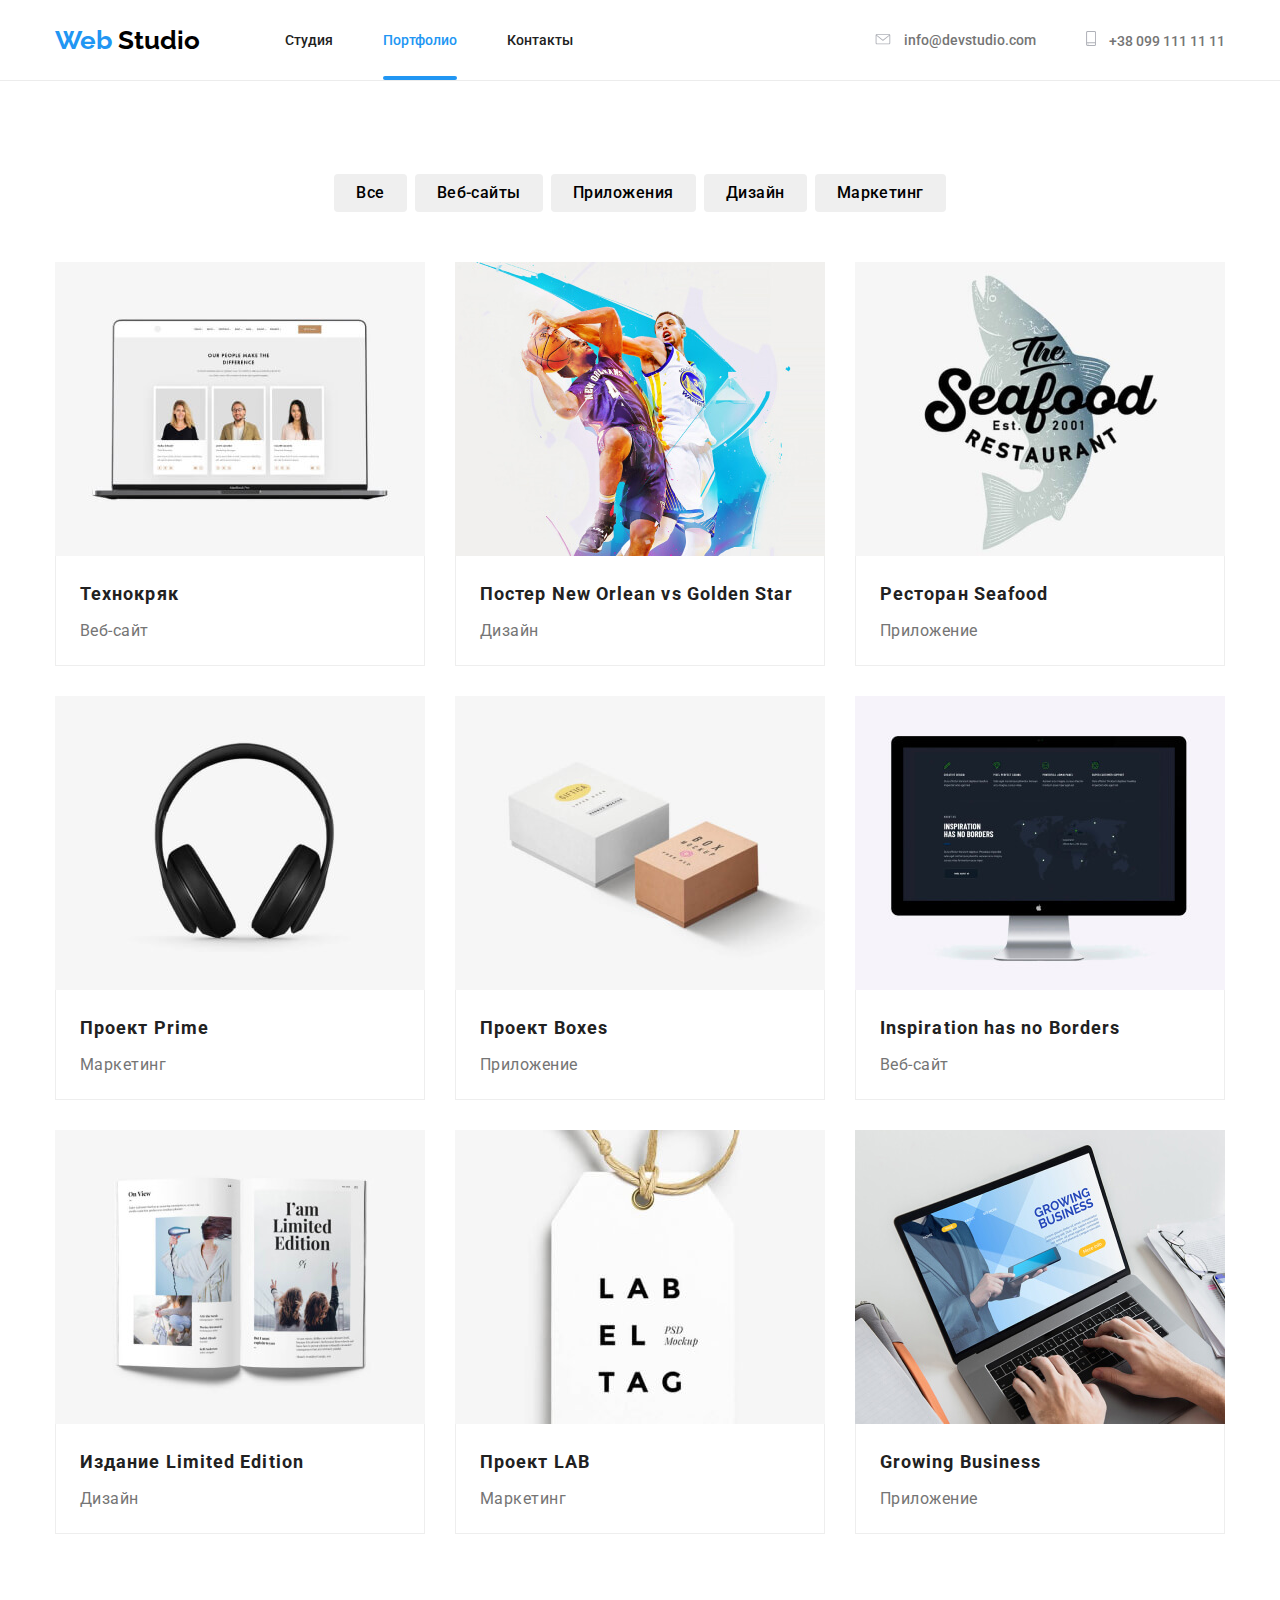
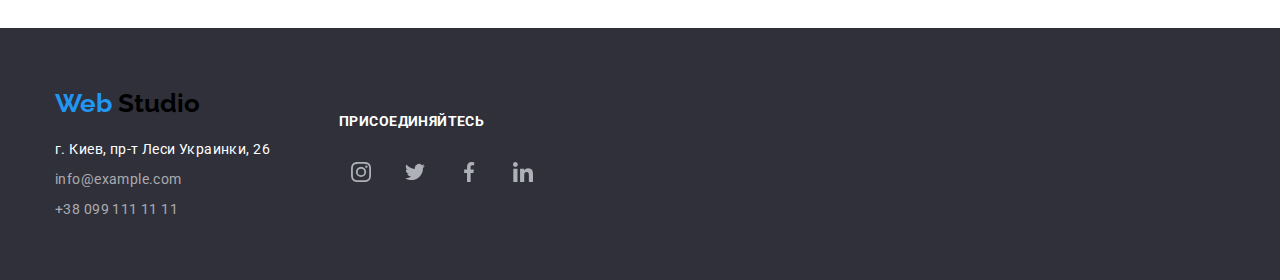
==== portfolio.html @ 71fc027b "Initial commitment (all files)" ====
<!DOCTYPE html>
<html lang="ru">
  <head>
    <meta charset="UTF-8" />
    <meta name="viewport" content="width=device-width, initial-scale=1.0" />
    <title>Портфолио</title>
    <link href="https://fonts.googleapis.com/css2?family=Raleway:wght@700&family=Roboto:wght@400;500;700;900&display=swap" rel="stylesheet"> 
    <link rel="stylesheet" href="css/normalize.css">
    <link rel="stylesheet" href="css/styles.css">
  </head>
  <body>
      
  <header class="header-box">
      <!--WebStudio main information-->
      <div class="header-box-container container">
        <nav class="header-box-navigation">
          <a class="web-studio-logo web-studio-header-logo link" href="./index.html">
            <span class="web-logo-part">Web</span> 
            <span class="studio-logo-part">Studio</span>
          </a>
          <ul class="web-studio-menu list">
            <li class="web-studio-item">
              <a class="web-studio-item-link link"  href="./index.html">Студия</a>
            </li>
            <li class="web-studio-item">
              <a class="web-studio-item-link web-studio-item-link-active link" href="./portfolio.html">Портфолио</a>
            </li>
            <li class="web-studio-item">
              <a class="web-studio-item-link link" href="">Контакты</a>
            </li>
          </ul>
        </nav>
        <address class="contacts">
          <ul class="contacts-menu list">
            <li class="contacts-menu-item">
              <a class="contacts-menu-item-link contacts-menu-item-mailto contacts-menu-item-link-active link"  href="mailto:info@devstudio.com">
              <svg class="icon-envelope-svg">
                <use href="./images/sprite.svg#icon-envelope">
                </use>
              </svg>
                <span class="mailto-text">info@devstudio.com
              </span>
              </a>
            </li>
            <li class="contacts-menu-item">
              <a class="contacts-menu-item-link contacts-menu-item-tel link"   href="tel:+380991111111">
                <svg class="icon-smartphone-svg">
                  <use href="./images/sprite.svg#icon-smartphone">
                  </use>
                </svg>
                <span class="tel-number">+38 099 111 11 11
                </span>
              </a>
            </li>
          </ul>
      </address>
      </div>
    </header>
    
    <main>
      <!--Section of project types-->

        <section class="project-types-section">
          <div class="project-types-section-container container">
          <h1 class="project-types-title" hidden>
            Типы наших проектов
          </h1>
          <ul class="project-types-list list">
            <li class="project-types-item">
                <button class="project-types-button" type="button" value="" aria-label="Все">Все
                </button>
            </li>
            <li class="project-types-item">
                <button class="project-types-button" type="button" value="" aria-label="Веб-сайты">Веб-сайты
                </button>
            </li>
            <li class="project-types-item">
                <button class="project-types-button" type="button" value="" aria-label="Приложения">Приложения
                </button>
            </li>
            <li class="project-types-item">
                <button class="project-types-button" type="button" value="" aria-label="Дизайн">Дизайн
                </button>
            </li>
            <li class="project-types-item">
                <button class="project-types-button" type="button" value="" aria-label="Маркетинг">Маркетинг
                </button>
            </li>
          </ul>
        </div>
        </section>

      <!--Our projects--> 

        <section class="our-projects-section">
          <div class="our-projects-section-container container">
            <h2 class="our-projects-title" hidden>
             Наши проекты
            </h2>
            <ul class="our-projects-list list">
              <li class="our-projects-item">
                <a class="our-projects-item-link link" href="">
                    <div class="our-projects-photo-wrapper">  
                      <img class="our-projects-item-photo"
                        src="./images/Our_projects_pics/Our_project_01.jpg"
                        alt="Картинка вебсайта"
                        width="370"
                        height="294"
                      />
                      <div class="our-projects-overlay">
                        <p class="our-projects-item-description">
                          Технокряк это современная площадка распространения коронавируса. Компании используют эту платформу для цифрового шпионажа и атак на защищённые сервера конкурентов.</p>
                      </div>
                    </div>
                    <div class="our-projects-information">
                      <h3 class="our-projects-item-title">Технокряк</h3>
                      <p class="our-projects-item-type">Веб-сайт</p>
                    </div>
                  </a>
                </li>
              <li class="our-projects-item">
                <a class="our-projects-item-link link" href="">
                  <div class="our-projects-photo-wrapper">  
                    <img class="our-projects-item-photo"
                      src="./images/Our_projects_pics/Our_project_02.jpg"
                      alt="Картинка дизайн проекта"
                      width="370"
                      height="294"
                    />
                    <div class="our-projects-overlay">
                      <p class="our-projects-item-description">
                        Технокряк это современная площадка распространения коронавируса. Компании используют эту платформу для цифрового шпионажа и атак на защищённые сервера конкурентов.</p>
                    </div>
                  </div>
                    <div class="our-projects-information">
                      <h3 class="our-projects-item-title">Постер <span lang="en">New Orlean vs Golden Star</span></h3>
                      <p class="our-projects-item-type">Дизайн</p>
                    </div>
                </a>
              </li>
              <li class="our-projects-item">
                <a class="our-projects-item-link link" href="">
                  <div class="our-projects-photo-wrapper">  
                    <img class="our-projects-item-photo"
                      src="./images/Our_projects_pics/Our_project_03.jpg"
                      alt="Картинка приложения ресторана"
                      width="370"
                      height="294"
                    />
                    <div class="our-projects-overlay">
                      <p class="our-projects-item-description">
                        Технокряк это современная площадка распространения коронавируса. Компании используют эту платформу для цифрового шпионажа и атак на защищённые сервера конкурентов.</p>
                    </div>
                  </div>
                    <div class="our-projects-information">
                      <h3 class="our-projects-item-title">Ресторан <span lang="en">Seafood</span></h3>
                      <p class="our-projects-item-type">Приложение</p>
                    </div>
                </a>
              </li>
              <li class="our-projects-item">
                <a class="our-projects-item-link link" href="">
                  <div class="our-projects-photo-wrapper">  
                    <img class="our-projects-item-photo"
                      src="./images/Our_projects_pics/Our_project_04.jpg"
                      alt="Картинка о маркетинге"
                      width="370"
                      height="294"
                    />
                    <div class="our-projects-overlay">
                      <p class="our-projects-item-description">
                        Технокряк это современная площадка распространения коронавируса. Компании используют эту платформу для цифрового шпионажа и атак на защищённые сервера конкурентов.</p>
                    </div>
                  </div>
                    <div class="our-projects-information">
                      <h3 class="our-projects-item-title">Проект <span lang="en">Prime</span></h3>
                      <p class="our-projects-item-type">Маркетинг</p>
                    </div>
                </a>
              </li>
              <li class="our-projects-item">
                <a class="our-projects-item-link link" href="">
                  <div class="our-projects-photo-wrapper">  
                    <img class="our-projects-item-photo"
                      src="./images/Our_projects_pics/Our_project_05.jpg"
                      alt="Картинка приложения проекта"
                      width="370"
                      height="294"
                    />
                    <div class="our-projects-overlay">
                      <p class="our-projects-item-description">
                        Технокряк это современная площадка распространения коронавируса. Компании используют эту платформу для цифрового шпионажа и атак на защищённые сервера конкурентов.</p>
                    </div>
                  </div>
                    <div class="our-projects-information">
                      <h3 class="our-projects-item-title">Проект <span lang="en">Boxes</span></h3>
                      <p class="our-projects-item-type">Приложение</p>
                    </div>
                  </a>
              </li>
              <li class="our-projects-item">
                <a class="our-projects-item-link link" href="">
                  <div class="our-projects-photo-wrapper">  
                    <img class="our-projects-item-photo"
                      src="./images/Our_projects_pics/Our_project_06.jpg"
                      alt="Картинка вебсайта"
                      width="370"
                      height="294"
                    />
                    <div class="our-projects-overlay">
                      <p class="our-projects-item-description">
                        Технокряк это современная площадка распространения коронавируса. Компании используют эту платформу для цифрового шпионажа и атак на защищённые сервера конкурентов.</p>
                    </div>
                  </div>
                    <div class="our-projects-information">
                      <h3 class="our-projects-item-title"><span lang="en">Inspiration has no Borders</span></h3>
                      <p class="our-projects-item-type">Веб-сайт</p>
                    </div>
                </a>
              </li>
              <li class="our-projects-item">
                <a class="our-projects-item-link link" href="">
                  <div class="our-projects-photo-wrapper">  
                    <img class="our-projects-item-photo"
                      src="./images/Our_projects_pics/Our_project_07.jpg"
                      alt="Картинка дизайн проекта"
                      width="370"
                      height="294"
                    />
                    <div class="our-projects-overlay">
                      <p class="our-projects-item-description">
                        Технокряк это современная площадка распространения коронавируса. Компании используют эту платформу для цифрового шпионажа и атак на защищённые сервера конкурентов.</p>
                    </div>
                  </div>
                    <div class="our-projects-information">
                      <h3 class="our-projects-item-title">Издание <span lang="en">Limited Edition</span></h3>
                      <p class="our-projects-item-type">Дизайн</p>
                    </div>
                </a>
              </li>
              <li class="our-projects-item">
                <a class="our-projects-item-link link" href="">
                  <div class="our-projects-photo-wrapper">  
                    <img class="our-projects-item-photo"
                      src="./images/Our_projects_pics/Our_project_08.jpg"
                      alt="Картинка маркетинг проекта"
                      width="370"
                      height="294"
                    />
                    <div class="our-projects-overlay">
                      <p class="our-projects-item-description">
                        Технокряк это современная площадка распространения коронавируса. Компании используют эту платформу для цифрового шпионажа и атак на защищённые сервера конкурентов.</p>
                    </div>
                  </div>
                    <div class="our-projects-information">
                      <h3 class="our-projects-item-title">Проект <span lang="en">LAB</span></h3>
                      <p class="our-projects-item-type">Маркетинг</p>
                    </div>
                </a>
              </li>
              <li class="our-projects-item">
                <a class="our-projects-item-link link" href="">
                  <div class="our-projects-photo-wrapper">  
                    <img class="our-projects-item-photo"
                      src="./images/Our_projects_pics/Our_project_09.jpg"
                      alt="Картинка приложения"
                      width="370"
                      height="294"
                    />
                    <div class="our-projects-overlay">
                      <p class="our-projects-item-description">
                        Технокряк это современная площадка распространения коронавируса. Компании используют эту платформу для цифрового шпионажа и атак на защищённые сервера конкурентов.</p>
                    </div>
                  </div>
                    <div class="our-projects-information">
                      <h3 class="our-projects-item-title"><span lang="en">Growing Business</span></h3>
                      <p class="our-projects-item-type">Приложение</p>
                    </div>
                </a>
              </li>
            </ul>
          </div>
      </section>
    </main>

    <footer class="footer-box">
      
      <!--Footer contacts section-->
      <div class="footer-box-container container">
        <div class="footer-box-contacts">
            <a class="web-studio-logo web-studio-footer-logo link" href="./index.html">
              <span class="web-logo-part">Web</span> 
              <span class="studio-logo-part">Studio</span>
            </a>
          <address class="footer-contacts">
            <ul class="footer-contacts-list list">
              <li class="footer-contacts-item">
                  <a class="footer-contacts-item-link footer-contacts-item-address link" href="https://goo.gl/maps/wAixXiMxQ6tdeZB17" target="_blank"
                  >г. Киев, пр-т Леси Украинки, 26</a>
              </li>
              <li class="footer-contacts-item">
                  <a class="footer-contacts-item-link footer-contacts-item-requisites link" href="mailto:info@example.com">info@example.com</a>
              </li>
              <li class="footer-contacts-item">
                  <a class="footer-contacts-item-link footer-contacts-item-requisites link" href="tel:+380991111111">+38 099 111 11 11</a>
              </li>
            </ul>
          </address>
        </div>

        <div class="join-us-box">
            <b class="join-us-text">присоединяйтесь</b>
          <ul class="social-network-links-list footer-social-network-links-list list">
            <li class="social-network-link instagram-network-logo-link footer-social-network-link">
              <a class="social-network-link-logo footer-social-network-link-logo link" aria-label="Иконка инстаграма" href="">
                <svg class="social-network-link-svg">
                  <use href="./images/sprite.svg#icon-instagram-1">
                  </use>
                </svg>
              </a>
            </li>
            <li class="social-network-link twitter-network-logo-link footer-social-network-link">
              <a class="social-network-link-logo footer-social-network-link-logo link" aria-label="Иконка твиттера" href="">
                <svg class="social-network-link-svg">
                  <use href="./images/sprite.svg#icon-twitter-2">
                  </use>
                </svg>
              </a>
            </li>
            <li class="social-network-link facebook-network-logo-link footer-social-network-link">
              <a class="social-network-link-logo footer-social-network-link-logo link" aria-label="Иконка фейсбука" href="">
                <svg class="social-network-link-svg">
                  <use href="./images/sprite.svg#icon-facebook-3">
                  </use>
                </svg>
              </a>
            </li>
            <li class="social-network-link linkedin-network-logo-link footer-social-network-link">
              <a class="social-network-link-logo footer-social-network-link-logo link" aria-label="Иконка линкедина" href="">
                <svg class="social-network-link-svg">
                  <use href="./images/sprite.svg#icon-linkedin-4">
                  </use>
                </svg>
              </a>
            </li>
          </ul>
        </div>
      </div> 
    </footer>

  </body>

</html>
---- css/styles.css ----
/*Common styles*/

/* Fonts
   Raleway bold 700
   Roboto Regular 400
   Roboto Medium 500
   Roboto Bold 700
   Roboto Black 900*/

   html {
    box-sizing: border-box;
}

*,
*::before,
*::after {
    box-sizing: inherit;
}

   :root {
    --main-font: "Roboto", sans-serif;
    --secondary-font: "Raleway", sans-serif;
    --dark-grey-text-color: #212121;
    --light-grey-text-color:#757575;
    --accent-blue-color:#2196F3;
    --dark-theme-text-color: #FFFFFF;
    --logo-black-color:#000000;
    --main-background-color:#E5E5E5;
    --lightest-background-color: #FFFFFF;
    --darker-background-color: #F5F4FA;
    --background-footer-color: #2F303A;
    --social-links-svg-main-color: #afb1b8;

}

body {
    /*width: 1600px;
    height: 2924px;*/
    background-color: var(--main-background-color) /*#E5E5E5*/;
    font-family: var(--main-font) /*'Roboto', Sans-serif*/;
    color: var(--dark-grey-text-color) /*#212121*/;
    font-size: 14px;
}

.link {
    text-decoration: none;
    display: block;
}

.list {
    list-style: none;
    margin: 0;
    padding: 0;
}

.container {
    width: 1200px;
    padding-left: 15px;
    padding-right: 15px;
    margin-left: auto;
    margin-right: auto;
}

h1, h2, h3, h4 {margin: 0;}

p, b {margin: 0;}

img, p, b {
    display: block;
}

/*.header-box*/

.header-box {
    background-color: var(--lightest-background-color);
    border: 0px;
    border-bottom: 1px solid #ECECEC;
}

.header-box-container {
    display: flex;
    align-items: center;
    justify-content: space-between;
}

.header-box-navigation {
    display: flex;
    align-items: center;
}
.web-studio-menu {
    display: flex; 
    align-items: center;
}

.contacts-menu { 
    display: flex; 
    align-items: center;
}

.web-studio-header-logo {
    margin-right: 85px; 
}

.web-studio-item-link {
    padding-top: 32px; 
    padding-bottom: 32px;
}

.web-studio-item:not(:last-child) {
    margin-right: 50px;
}

.contacts-menu-item:not(:last-child) {
    margin-right: 50px;
}

.web-studio-logo {
    font-family: var(--secondary-font) /*"Raleway", sans-serif*/;
    font-weight: 700; /*bold*/
    font-size: 26px;
    line-height: 1.19;
    letter-spacing: 0,03em;
}

.web-logo-part {
    color: var(--accent-blue-color) /*#2196F3*/;
}

.studio-logo-part {
    color: var(--logo-black-color) /*#000000*/;
}

.web-studio-item-link {
    color: var(--dark-grey-text-color) /*#212121*/;
}

.web-studio-item-link,
.contacts-menu-item-link,
.contacts-menu-item-link {
    font-style: normal;
    font-weight: 500;
    transition-property: color;
    transition: 250ms cubic-bezier(0.4, 0, 0.2, 1);
}

.web-studio-item-link,
.mailto-text,  
.tel-number {
    font-size: 14px;
    line-height: 1.143;
    letter-spacing: 0,02em;
}

.contacts-menu-item-link {
    color: var(--light-grey-text-color) /*#757575*/;
}

.web-studio-item-link:hover,
.web-studio-item-link:focus,
.contacts-menu-item-link:hover,
.contacts-menu-item-link:focus {
    color: var(--accent-blue-color); /*#2196F3*/
}

.web-studio-item-link-active {
    color: var(--accent-blue-color); /*#2196F3*/
}

.contacts-menu-item-mailto {
    display: block;
}

.contacts-menu {
    align-items: center;
}

.icon-envelope-svg {
    width: 16px;
    height: 11px;
    margin-right: 10px;
    fill: var(--social-links-svg-main-color);
    transition-property: fill;
    transition: 250ms cubic-bezier(0.4, 0, 0.2, 1);
}

.contacts-menu-item-tel {
    display: block;
}

.icon-smartphone-svg {
    width: 10px;
    height: 15px;
    fill: var(--social-links-svg-main-color); 
    margin-right: 10px;
    transition-property: fill;
    transition: 250ms cubic-bezier(0.4, 0, 0.2, 1);
}

.contacts-menu-item-link:hover svg {
    fill: var(--accent-blue-color);
}

.contacts-menu-item-link:focus svg {
    fill: var(--accent-blue-color);
}

/*Index.html Studio css*/

/*Hero section*/

.hero-section-overlay {
    max-width: 1600px;
    margin-left: auto;
    margin-right: auto;
    background-image: linear-gradient(to right,
        rgba(47, 48, 58, 0.8), rgba(47, 48, 58, 0.8)),
        url(../images/Hero/Hero.jpg);
    background-repeat: no-repeat;
    background-size: cover;
    background-position: center;
}

.hero-section-container {
    padding-top: 200px;
    padding-bottom: 200px;
}

.hero-section-title {
    font-weight: 900;
    font-size: 44px;
    line-height: 1.363;
    text-align: center;
    letter-spacing: 0.06em;
    text-transform: uppercase;
    color: var(--dark-theme-text-color) /*#FFFFFF*/;
}

.hero-section-title {
    margin-bottom: 30px;
}

.hero-section-button {
    transition: color 250ms cubic-bezier(0.4, 0, 0.2, 1),
    background-color 250ms cubic-bezier(0.4, 0, 0.2, 1);
    
    display: block;
    margin-left: auto;
    margin-right: auto;
    padding-top: 10px;
    padding-right: 32px;
    padding-bottom: 10px;
    padding-left: 32px;
}

.hero-section-button {
   font-weight: 700;/*bold*/
   font-size: 16px;
   line-height: 1.875;
   align-items: center;
   text-align: center;
   letter-spacing: 0.06em;
   border: 0px;
   border-radius: 4px;
}

.hero-section-button:hover,
.hero-section-button:focus {
    color: var(--dark-theme-text-color) /*#FFFFFF*/;
    background-color: var(--accent-blue-color) /*#2196F3*/;
}

/*Our strengths section*/

.is-hidden {
    display: none;
}

.our-strengths-section {
    background-color: var(--lightest-background-color);
    padding-top: 94px;
    padding-bottom: 47px;
}

.our-strengths-list {
    display: flex; 
    justify-content: center; 
}

.our-strengths-section-pics {
    width: 270px;
    height: 120px;
    text-align: center;
    padding: 25px 102px;
    background-color: var(--darker-background-color);
}

.our-strengths-section-pics {
    margin-bottom: 30px;
}

.our-strengths-item {
    width: 270px;
}

.our-strengths-item:not(:last-child) {
    margin-right: 30px;
}

.our-strengths-item-title:not(:last-child) {
    margin-bottom: 10px;
}

.our-strengths-section-svg {
    width: 70px;
    height: 70px;
}

.our-strengths-item-title {
   font-weight: 700;/*bold*/
   font-size: 14px;
   line-height: 1.14;
   letter-spacing: 0,03em;
   text-transform: uppercase;
   /*color: var(--dark-grey-text-color) #212121*/
}

.our-strengths-item-info {
   font-weight: 400;/*normal*/
   font-size: 14px;
   line-height: 1.71;
   letter-spacing: 0,03em;
   color: var(--light-grey-text-color) /*#757575*/;
}

/*What we do section*/

.title 
/*.what-we-do-section-title, 
.our-team-section-title,
.constant-clients-section-title*/ {
   font-weight: 700;/*bold*/
   font-size: 36px;
   line-height: 1.17;
   text-align: center;
   letter-spacing: 0.03em;
   /*color: var(--dark-grey-text-color) #212121*/
}

.what-we-do-section {
    background-color: var(--lightest-background-color);
    padding-top: 47px;
    padding-bottom: 94px;
}

.what-we-do-section-title {
    margin-bottom: 50px;
}

.what-we-do-list {
    display: flex; 
    justify-content: center;  
    align-items: center;
}

.what-we-do-item:not(:last-child) {
    margin-right: 30px;
}

.what-we-do-pic-wrapper {
    position: relative;
}

.what-we-do-title-wrapper {
    position: absolute;
    bottom: 0;
}

.what-we-do-item-title {
    align-items: center;
    justify-content: center;
    padding-top: 27px;
    padding-bottom: 27px;
}

.what-we-do-item-title {
    width: 370px;
    height: 70px;
    font-weight: 700;/*bold*/
    font-size: 14px;
    line-height: 1.14;
    text-align: center;
    letter-spacing: 0,03em;
    text-transform: uppercase;
    color: var(--dark-theme-text-color);
    background-color: rgba(47, 48, 58, 0.8);
    margin: 0;
}

/*Our team section*/

.our-team-section {
    background-color: var(--darker-background-color);
    padding-top: 94px;
    padding-bottom: 94px;
}

.our-team-section-title {
    margin-top: 0;
    margin-bottom: 50px;
}

.our-team-member:not(:last-child) {
    margin-right: 30px;
}

.our-team-member {
    box-shadow: 0px 1px 3px rgba(0, 0, 0, 0.12), 0px 1px 1px rgba(0, 0, 0, 0.14), 0px 2px 1px rgba(0, 0, 0, 0.2);
    border-radius: 0px 0px 4px 4px;
}

.our-team-member-photo {
    margin-bottom: 30px;
}

.our-team-member-name {
    margin-bottom: 10px;
}

.our-team-member-name,
.our-team-member-profession {
    font-size: 16px;
    line-height: 1.19;
    text-align: center;
    letter-spacing: 0.03em;
}

.our-team-member-name {
    font-weight: 500;
     /*color: var(--dark-grey-text-color) #212121*/
}

.our-team-member-profession {
    font-weight: 400; /*normal*/
    color: var(--light-grey-text-color) /*#757575*/;
}

.our-team-list {
    display: flex; 
    justify-content: center;
    align-items: center;
}

.our-team-member {
    background:  var(--lightest-background-color);
}

.social-network-links-list {
    display: flex; 
    justify-content: center;
    align-content: center;
}

.our-team-member .social-network-links-list {
    padding-top: 16px;
    padding-bottom: 24px;
}

.social-network-link-logo {
    width: 44px;
    height: 44px;
    display: flex;
    justify-content: center;
    align-items: center;

    background-size: 20px;
    background-repeat: no-repeat;
    background-position: center;
    border-radius: 50%;

    transition-property: background-color;
    transition: 250ms cubic-bezier(0.4, 0, 0.2, 1);
}

.social-network-link:not(:last-child) {
    margin-right: 10px;
}

.social-network-link-svg {
    width: 20px;
    height: 20px;
    fill: var(--social-links-svg-main-color);
    transition-property: fill;
    transition: 250ms cubic-bezier(0.4, 0, 0.2, 1);
}

.social-network-link-logo:hover svg{
    fill: var(--dark-theme-text-color);
}

.social-network-link-logo:focus svg{
    fill: var(--dark-theme-text-color);
}

.social-network-link-logo:hover {
    background-color: var(--accent-blue-color);
}

.social-network-link-logo:focus {
    background-color: var(--accent-blue-color);
}

/*Constant clients section*/

.contant-clients-section {
    background-color: var(--lightest-background-color);
    padding-top: 94px;
    padding-bottom: 94px;
}

.constant-clients-section-title {
    margin-bottom: 50px;
}

.constant-clients-section-list {
    display: flex; 
    justify-content: center;  
    align-items: center;
}

.constant-clients-section-logo {
    display: flex;
    width: 170px;
    height: 90px;
    border: 1px solid #AFB1B8;
    border-radius: 4px;
    justify-content: center;
    align-items: center;

    transition-property: border;
    transition: 250ms cubic-bezier(0.4, 0, 0.2, 1);
}

.constant-clients-section-item:not(:last-child) {
    margin-right: 30px;
}

.constant-clients-section-svg {
    transition-property: fill;
    transition: 250ms cubic-bezier(0.4, 0, 0.2, 1);
}

.constant-clients-section-logo .logo-1 {
    width: 44px;
    height: 49px;
}

.constant-clients-section-logo .logo-2 {
    width: 40px;
    height: 52px;
}

.constant-clients-section-logo .logo-3 {
    width: 41px;
    height: 43px;
}

.constant-clients-section-logo .logo-4 {
    width: 80px;
    height: 42px;
}

.constant-clients-section-logo .logo-5 {
    width: 59px;
    height: 47px;
}

.constant-clients-section-logo .logo-6 {
    width: 88px;
    height: 45px;
}

.constant-clients-section-logo:hover {
    border: 1px solid var(--accent-blue-color);
}

.constant-clients-section-logo:focus {
    border: 1px solid var(--accent-blue-color);
}

.constant-clients-section-svg {
  fill: var(--social-links-svg-main-color);
}

.constant-clients-section-logo:hover svg{
    fill: var(--accent-blue-color);
}

.constant-clients-section-logo:focus svg{
    fill: var(--accent-blue-color);
}

/*Backdrop css*/

.backdrop {
    position: fixed;
    top: 0;
    left: 0;
    
    width: 100%;
    height: 100%;
    
    background-color:rgba(0, 0, 0, 0.1);
    padding-top: 221px;
}

.backdrop .is-hidden .modal {
    transform: translate(-50%, -50%);
    opacity: 0;
    pointer-events: none;
}

.modal {
    position: absolute;
    top: 50%;
    left: 50%;
    transform: translate(-50%, -50%);
    animation-name: backInLeft;
    animation-duration: 500ms;
    animation-timing-function: linear;
    transition: transform 250ms cubic-bezier(0.4, 0, 0.2, 1);
        
    width: 528px;
    height: 581px;

    background-color: var(--lightest-background-color);
    box-shadow: 0px 1px 3px rgba(0, 0, 0, 0.12), 0px 1px 1px rgba(0, 0, 0, 0.14), 0px 2px 1px rgba(0, 0, 0, 0.2);
    border-radius: 4px;
}

.button-close-modal {
    display: flex;
    box-sizing: border-box;
    margin-left: auto;
    padding-top: 8px;
    padding-left: 8px;
    width: 30px;
    height: 30px;
}

.leave-the-details-text {
    font-weight: bold;
    font-size: 20px;
    line-height: 23px;
    text-align: center;
    letter-spacing: 0.03em;
}

/*Portfolio css*/

.web-studio-item-link-active {
    position: relative;
    color: var(--accent-blue-color); /*#2196F3*/
}

.web-studio-item-link-active::after {
    content: "";

    position: absolute;
    left: 0;
    bottom: 0;

    width: 100%;
    height: 4px;
    background: var(--accent-blue-color);
    border-radius: 2px;
}

.project-types-section {
    align-items: center;
    padding-top: 93px;
    padding-bottom: 25px;
    background-color: var(--lightest-background-color);
}

.our-projects-section {
    align-items: center;
    align-content: center;
    padding-top: 25px;
    padding-bottom: 94px;
    background-color: var(--lightest-background-color);
}

.project-types-list {
    display: flex; 
    flex-grow: 0;
    justify-content: center; 
}

.project-types-item:not(:last-child) {
    margin-right: 8px;
}

.project-types-button {
    transition: color 250ms cubic-bezier(0.4, 0, 0.2, 1),
    background-color 250ms cubic-bezier(0.4, 0, 0.2, 1);
    
    padding-top: 6px;
    padding-right: 22px;
    padding-bottom: 6px;
    padding-left: 22px;

    font-weight: 500;
    font-size: 16px;
    line-height: 1.625;
    text-align: center;
    letter-spacing: 0.03em;
    border: 0px;
    border-radius: 4px;
     /*color: var(--dark-grey-text-color) #212121*/
}

.project-types-button:hover,
.project-types-button:focus {
    background-color: var(--accent-blue-color) /*#2196F3*/;
    color: var(--dark-theme-text-color) /*#FFFFFF*/;
}

.our-projects-list {
    display: flex;
    flex-wrap: wrap;
    flex-grow: 0;
    justify-content: center; 
}

.our-projects-item:not(:nth-child(3n)) {
    margin-right: 30px;
}

.our-projects-item:not(:nth-child(n+7)) {
    margin-bottom: 30px;
}

.our-projects-item-link:hover {
    box-shadow: 0px 1px 1px rgba(0, 0, 0, 0.12), 0px 4px 4px rgba(0, 0, 0, 0.06), 1px 4px 6px rgba(0, 0, 0, 0.16);
}

.our-projects-item-link:focus {
    box-shadow: 0px 1px 1px rgba(0, 0, 0, 0.12), 0px 4px 4px rgba(0, 0, 0, 0.06), 1px 4px 6px rgba(0, 0, 0, 0.16);
}

.our-projects-photo-wrapper {
    position: relative;
    overflow: hidden;
}

.our-projects-overlay {
    /*content: ""*/
    position: absolute;
    top: 0;
    left: 0;
    width: 100%;
    height: 100%;
    background-color: var(--accent-blue-color);
    transform:translateY(+100%) ;
    transition: transform 250ms cubic-bezier(0.4, 0, 0.2, 1);
    opacity: 0;
}

.our-projects-item-link:hover .our-projects-overlay,
.our-projects-item-link:focus .our-projects-overlay {
    transform: translateY(0%);
    opacity: 1;
}

.our-projects-item-description {
    color: var(--dark-theme-text-color);
    padding-top: 63px;
    padding-right: 24px;
    padding-bottom: 63px;
    padding-left: 24px;

    font-weight: normal;
    font-size: 18px;
    line-height: 1.556;
    letter-spacing: 0.03em;
}

.our-projects-information {
    padding-top: 20px;
    padding-right: 24px;
    padding-bottom: 19px;
    padding-left: 24px;
    border: 0px;
    border-right: 1px solid #EEEEEE;
    border-bottom: 1px solid #EEEEEE;
    border-left: 1px solid #EEEEEE;
}

.our-projects-item-title {
    margin-bottom: 4px;
}

.our-projects-item-title {
    font-weight: 700;/*bold*/
    font-size: 18px;
    line-height: 2.00;
    letter-spacing: 0.06em;
    color: var(--dark-grey-text-color) /*#212121*/;
}

.our-projects-item-type {
    font-weight: 400; /*normal*/
    font-size: 16px;
    line-height: 1.875;
    letter-spacing: 0.03em;
    color: var(--light-grey-text-color) /*#757575*/;
}

/*Footer css*/

.footer-box {
    background-color: var(--background-footer-color);
    padding-top: 60px;
    padding-bottom: 60px;
}

.footer-box-container {
    display: flex;
    align-items: center;
}

.footer-box-contacts {
    margin-right: 69px;
}

.web-studio-footer-logo {
    margin-bottom: 20px;
    line-height: 1.192;
}

.footer-contacts-item:not(:last-child){
    margin-bottom: 9px;
}

.footer-contacts-item-link {
    font-weight: 400; /*normal*/
    font-style: normal;/*deletes automatic italic of link*/
    font-size: 14px;
    line-height: 1.5;
    letter-spacing: 0.03em;
}

.footer-contacts-item-address {
    color: var(--dark-theme-text-color) /*#FFFFFF*/;
}

.footer-contacts-item-requisites {
    color: rgba(255, 255, 255, 0.6);
}

.join-us-text {
    margin-bottom: 20px;
}

.join-us-text {
    font-weight: 700; /*bold*/
    font-size: 14px;
    line-height: 1.14;
    letter-spacing: 0.03em;
    text-transform: uppercase;
    color: var(--dark-theme-text-color) /*#FFFFFF*/;
}
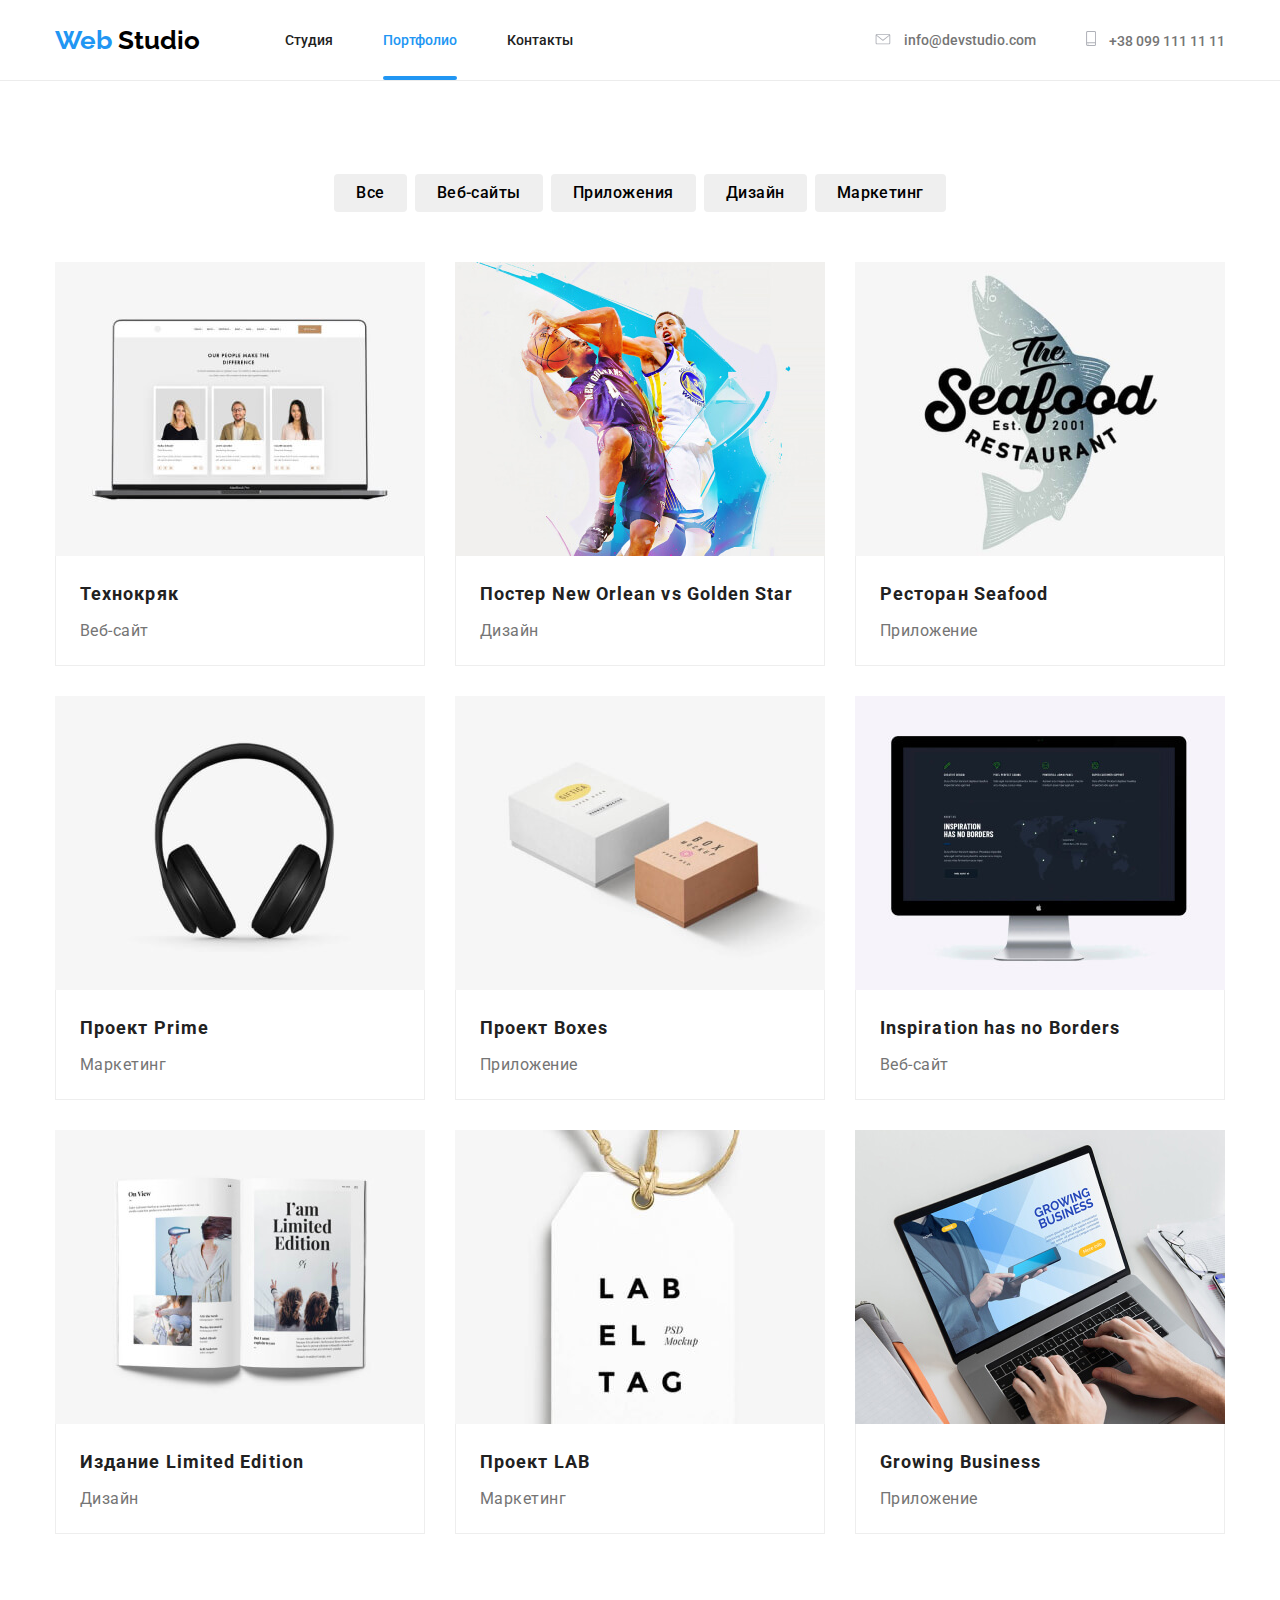
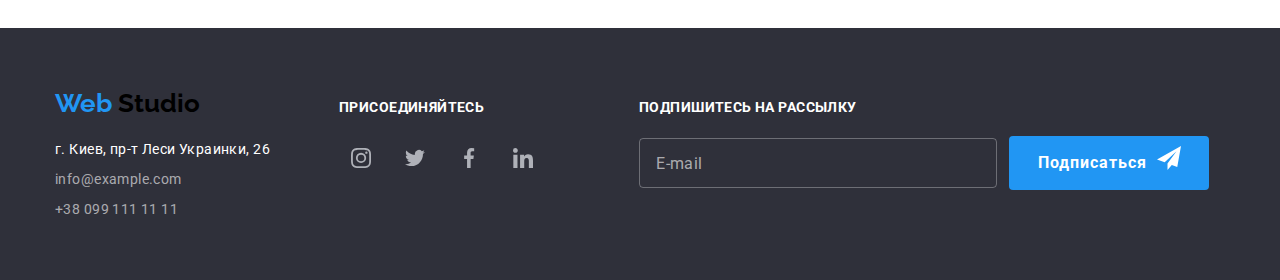
==== commit eaefa67b: "Styles chenged (modal-form, other forms)" ====
--- a/portfolio.html
+++ b/portfolio.html
@@ -345,6 +345,26 @@
             </li>
           </ul>
         </div>
+        
+        <div class="sign-up-form">
+          <b class="sign-up-text">подпишитесь на рассылку</b>
+          <form class="sign-up-form-section">
+            <textarea  type="email"  name=""  id=""  class="sign-up-form-textarea" placeholder="E-mail"></textarea>
+            </textarea>
+            <div class="button-wrapper">
+              <button type="submit"  class="sign-up-button">
+              Подписаться
+              <span>
+                <svg class="icon-send-svg">
+                  <use href="./images/sprite.svg#icon-send">
+                  </use>
+                </svg>
+                </span>
+              </button>
+            </div>
+          </form>
+        </div>
+
       </div> 
     </footer>
 
--- a/css/styles.css
+++ b/css/styles.css
@@ -69,6 +69,10 @@
     display: block;
 }
 
+textarea {
+    resize: none;
+}
+
 /*.header-box*/
 
 .header-box {
@@ -87,6 +91,7 @@
     display: flex;
     align-items: center;
 }
+
 .web-studio-menu {
     display: flex; 
     align-items: center;
@@ -241,7 +246,8 @@
 
 .hero-section-button {
     transition: color 250ms cubic-bezier(0.4, 0, 0.2, 1),
-    background-color 250ms cubic-bezier(0.4, 0, 0.2, 1);
+    background-color 250ms cubic-bezier(0.4, 0, 0.2, 1),
+    box-shadow 250ms cubic-bezier(0.4, 0, 0.2, 1);
     
     display: block;
     margin-left: auto;
@@ -267,6 +273,7 @@
 .hero-section-button:focus {
     color: var(--dark-theme-text-color) /*#FFFFFF*/;
     background-color: var(--accent-blue-color) /*#2196F3*/;
+    box-shadow: 0px 4px 4px rgba(0, 0, 0, 0.15), 0px 4px 4px rgba(0, 0, 0, 0.15);
 }
 
 /*Our strengths section*/
@@ -588,7 +595,7 @@
 }
 
 .constant-clients-section-svg {
-  fill: var(--social-links-svg-main-color);
+    fill: var(--social-links-svg-main-color);
 }
 
 .constant-clients-section-logo:hover svg{
@@ -599,61 +606,7 @@
     fill: var(--accent-blue-color);
 }
 
-/*Backdrop css*/
-
-.backdrop {
-    position: fixed;
-    top: 0;
-    left: 0;
-    
-    width: 100%;
-    height: 100%;
-    
-    background-color:rgba(0, 0, 0, 0.1);
-    padding-top: 221px;
-}
-
-.backdrop .is-hidden .modal {
-    transform: translate(-50%, -50%);
-    opacity: 0;
-    pointer-events: none;
-}
-
-.modal {
-    position: absolute;
-    top: 50%;
-    left: 50%;
-    transform: translate(-50%, -50%);
-    animation-name: backInLeft;
-    animation-duration: 500ms;
-    animation-timing-function: linear;
-    transition: transform 250ms cubic-bezier(0.4, 0, 0.2, 1);
-        
-    width: 528px;
-    height: 581px;
-
-    background-color: var(--lightest-background-color);
-    box-shadow: 0px 1px 3px rgba(0, 0, 0, 0.12), 0px 1px 1px rgba(0, 0, 0, 0.14), 0px 2px 1px rgba(0, 0, 0, 0.2);
-    border-radius: 4px;
-}
-
-.button-close-modal {
-    display: flex;
-    box-sizing: border-box;
-    margin-left: auto;
-    padding-top: 8px;
-    padding-left: 8px;
-    width: 30px;
-    height: 30px;
-}
-
-.leave-the-details-text {
-    font-weight: bold;
-    font-size: 20px;
-    line-height: 23px;
-    text-align: center;
-    letter-spacing: 0.03em;
-}
+
 
 /*Portfolio css*/
 
@@ -723,6 +676,7 @@
 .project-types-button:focus {
     background-color: var(--accent-blue-color) /*#2196F3*/;
     color: var(--dark-theme-text-color) /*#FFFFFF*/;
+    box-shadow: 0px 3px 1px rgba(0, 0, 0, 0.1), 0px 1px 2px rgba(0, 0, 0, 0.08), 0px 2px 2px rgba(0, 0, 0, 0.12);
 }
 
 .our-projects-list {
@@ -826,8 +780,10 @@
 
 .footer-box-container {
     display: flex;
-    align-items: center;
-}
+    align-items: baseline;
+}
+
+/*FOOTER-BOX-CONTACTS*/
 
 .footer-box-contacts {
     margin-right: 69px;
@@ -844,7 +800,7 @@
 
 .footer-contacts-item-link {
     font-weight: 400; /*normal*/
-    font-style: normal;/*deletes automatic italic of link*/
+    font-style: normal;/*deletes itali*/
     font-size: 14px;
     line-height: 1.5;
     letter-spacing: 0.03em;
@@ -858,8 +814,10 @@
     color: rgba(255, 255, 255, 0.6);
 }
 
-.join-us-text {
-    margin-bottom: 20px;
+/*JOIN-US-BOX*/
+
+.join-us-box {
+    margin-right: 94px;
 }
 
 .join-us-text {
@@ -867,6 +825,371 @@
     font-size: 14px;
     line-height: 1.14;
     letter-spacing: 0.03em;
+    color: var(--dark-theme-text-color) /*#FFFFFF*/;
+
+    margin-bottom: 20px;
+
     text-transform: uppercase;
+}
+
+/*SIGN-UP-FORM*/
+
+.sign-up-form-section {
+   display: flex;
+   align-items: center;
+}
+
+.sign-up-text {
+    font-weight: 700; /*bold*/
+    font-size: 14px;
+    line-height: 1.14;
+    letter-spacing: 0.03em;
+    text-transform: uppercase;
+
+    margin-bottom: 20px;
+
     color: var(--dark-theme-text-color) /*#FFFFFF*/;
 }
+
+.sign-up-button {
+    transition: box-shadow 250ms cubic-bezier(0.4, 0, 0.2, 1);
+    
+    display: inline-flex;
+    margin-left: auto;
+    margin-right: auto;
+    padding-top: 10px;
+    padding-right: 28px;
+    padding-bottom: 10px;
+    padding-left: 29px;
+
+    font-weight: 700;/*bold*/
+    font-size: 16px;
+    line-height: 1.875;
+    align-items: center;
+    text-align: center;
+    letter-spacing: 0.06em;
+    color: var(--dark-theme-text-color) /*#FFFFFF*/;
+    
+    border-color: #FFFFFF;
+    background-color: var(--accent-blue-color);
+    border: 0px;
+    border-radius: 4px;
+}
+
+.sign-up-button:hover,
+.sign-up-button:focus {
+    box-shadow: 0px 4px 4px rgba(0, 0, 0, 0.15), 0px 4px 4px rgba(0, 0, 0, 0.15);
+}
+
+.button-wrapper {
+    display: block;
+    align-items: center;
+}
+
+.icon-send-svg {
+    width: 24px;
+    height: 24px;
+    margin-left: 10px;
+    fill: var(--dark-theme-text-color);
+}
+
+.sign-up-form-textarea {
+    width: 358px;
+    height: 50px;
+    margin-right: 12px;
+    padding-top: 15px;
+    padding-bottom: 15px;
+    padding-left: 16px;
+    resize: none;
+    
+    font-family: var(--main-font);
+    font-size: 16px;
+    line-height: 1.25;
+    letter-spacing: 0.03em;
+    color: var(--dark-theme-text-color);
+
+    background-color: transparent;
+    border: 1px solid rgba(255, 255, 255, 0.3);
+    border-radius: 4px;
+}
+
+.sign-up-form-textarea::placeholder {
+    align-items: center;
+    color: rgba(255, 255, 255, 0.6);
+}
+
+.sign-up-form-textarea:hover::placeholder,
+.sign-up-form-textarea:focus::placeholder {
+    color: rgba(255, 255, 255, 1);
+}
+
+.sign-up-form-textarea:hover,
+.sign-up-form-textarea:focus {
+    box-shadow: 0px 4px 4px rgba(0, 0, 0, 0.15), 0px 4px 4px rgba(0, 0, 0, 0.15);
+}
+
+/*MODAL-WINDOW*/
+
+.backdrop {
+    position: fixed;
+    top: 0;
+    left: 0;
+    
+    width: 100%;
+    height: 100%;
+    
+    background-color:rgba(0, 0, 0, 0.1);
+    padding-top: 221px;
+}
+
+.backdrop .is-hidden .modal {
+    transform: translate(-50%, -50%);
+    opacity: 0;
+    pointer-events: none;
+}
+
+.modal {
+    position: absolute;
+    top: 50%;
+    left: 50%;
+    transform: translate(-50%, -50%);
+    animation-name: backInLeft;
+    animation-duration: 500ms;
+    transition: transform 250ms cubic-bezier(0.4, 0, 0.2, 1);
+    padding-top: 40px;
+        
+    min-width: 528px;
+    min-height: 581px;
+
+    background-color: var(--lightest-background-color);
+    box-shadow: 0px 1px 3px rgba(0, 0, 0, 0.12), 0px 1px 1px rgba(0, 0, 0, 0.14), 0px 2px 1px rgba(0, 0, 0, 0.2);
+    border-radius: 4px;
+}
+
+.modal-close-button {
+    position: absolute;
+    top: 8px;
+    right: 8px;
+    width: 30px;
+    height: 30px;
+   /* display: flex;
+    justify-content: center;
+    align-items: center;*/
+    background-repeat: no-repeat;
+    background-position: center;
+    border-radius: 50%;
+    background-color: transparent;
+    border: 1px solid black;
+    cursor: pointer;
+}
+
+.icon-close-svg {
+    width: 30px;
+    height: 30px;
+    fill: var(--social-links-svg-main-color);
+    transition-property: fill;
+    transition: 250ms cubic-bezier(0.4, 0, 0.2, 1);
+}
+
+.modal-close-button:focus svg {
+    fill: var(--accent-blue-color);
+}
+
+
+.icon-close-svg:focus {
+    fill: var(--accent-blue-color);
+}
+.modal-form {
+    display: flex;
+    flex-direction: column;
+}
+
+.leave-the-details-text {
+    font-weight: bold;
+    font-size: 20px;
+    line-height: 23px;
+    text-align: center;
+    letter-spacing: 0.03em;
+}
+
+.leave-the-details-wrapper {
+    margin-bottom: 30px;
+}
+
+.form-field {
+    position: relative;
+    width: 448px;
+    margin-left: auto;
+    margin-right: auto;
+}
+
+.form-field:not(:last-child) {
+    margin-bottom: 28px;
+}
+
+.form-field-label {
+    position: absolute;
+    top: 50%;
+    left: 42px;
+    transform: translateY(-50%);
+    transition: transform 250ms cubic-bezier(0.4, 0, 0.2, 1), 
+    color 250ms cubic-bezier(0.4, 0, 0.2, 1);
+}
+
+.form-field-input {
+    width: 100%;
+    margin: 0;
+    padding-top: 12px;
+    padding-bottom: 12px;
+    padding-left: 42px;
+    border: 1px solid rgba(33, 33, 33, 0.2);
+    border-radius: 4px;
+}
+
+.form-field-input:focus + .form-field-label,
+.form-field-input:not(:placeholder-shown) + .form-field-label {
+    color: var(--accent-blue-color);
+    transform: translateY(-40px);
+}
+
+
+.form-field-input:focus {
+    outline: none;
+    border: 1px solid var(--accent-blue-color);
+}
+
+.comment-label {
+    top: 15%;
+    left: 16px;
+}
+
+.form-field-input:focus + .comment-label{
+    transform: translateY(-36px);
+}
+
+
+.form-icon-svg {
+    transition: fill 250ms cubic-bezier(0.4, 0, 0.2, 1);
+
+    position: absolute;
+    top: 50%;
+    transform: translateY(-50%);
+    display: inline-block;
+
+    width: 18px;
+    height: 18px;
+    fill: var(--dark-grey-text-color);
+}
+
+
+.form-field:focus ~ .form-icon-svg {
+    fill: var(--accent-blue-color);
+}
+
+.icon-name-svg {
+     left: 19px;
+}
+
+.icon-tel-svg {
+    left: 18px;
+}
+
+.icon-mail-svg {
+    left: 17px;
+}
+
+.comment-field {
+    height: 120px;
+    margin-bottom: 20px;
+    resize: none;
+}
+
+.comment-field-input {
+    padding-top: 12px;
+    padding-right: 16px;
+    padding-bottom: 12px;
+    padding-left: 12px;
+}
+
+.licence-field {
+    margin-bottom: 30px;
+    padding-left: 54px;
+}
+
+.icon-check {
+    display: inline-block;
+    width: 16px;
+    height: 15px;
+    margin-right: 8px;
+
+    border: 2px solid #212121;
+    border-radius: 4px;
+    transition: transform 250ms cubic-bezier(0.4, 0, 0.2, 1);
+}
+
+.form-licence-checkbox {
+    position: absolute;
+    width: 1px;
+    height: 1px;
+    margin: -1px;
+    border: 0;
+    padding: 0;
+    clip: rect(0 0 0 0);
+    overflow: hidden;
+}
+
+.form-licence-label {
+    display: inline-block;
+}
+ 
+.agree-text {
+    font-weight: normal;
+    line-height: 1.714px;
+    letter-spacing: 0.03em;
+    color: var(--light-grey-text-color);
+}
+
+.agreement-link {
+    color: var(--accent-blue-color);
+    text-decoration: underline;
+}
+
+.form-licence-checkbox:checked + .icon-check{
+    border-color: transparent;
+    background-color: var(--accent-blue-color);
+    background-image: url(../images/Check/icon-check.svg);
+    background-size: contain;
+    background-origin: border-box;
+}
+
+.label {
+    transition: transform 250ms cubic-bezier(0.4, 0, 0.2, 1);
+}
+
+.form-licence-checkbox:checked ~ .label {
+    transform: translateY(-20px);
+}
+
+
+.submit-button {
+    display: flex;
+    margin-left: auto;
+    margin-right: auto;
+    padding-top: 10px;
+    padding-right: 55px;
+    padding-bottom: 10px;
+    padding-left: 56px;
+
+   font-weight: 700;/*bold*/
+   font-size: 16px;
+   line-height: 1.875;
+   background-color:#188CE8;
+   color: var(--dark-theme-text-color);
+   align-items: center;
+   text-align: center;
+   letter-spacing: 0.06em;
+   border: 0px;
+   box-shadow: 0px 4px 4px rgba(0, 0, 0, 0.15);
+   border-radius: 4px;
+}
+
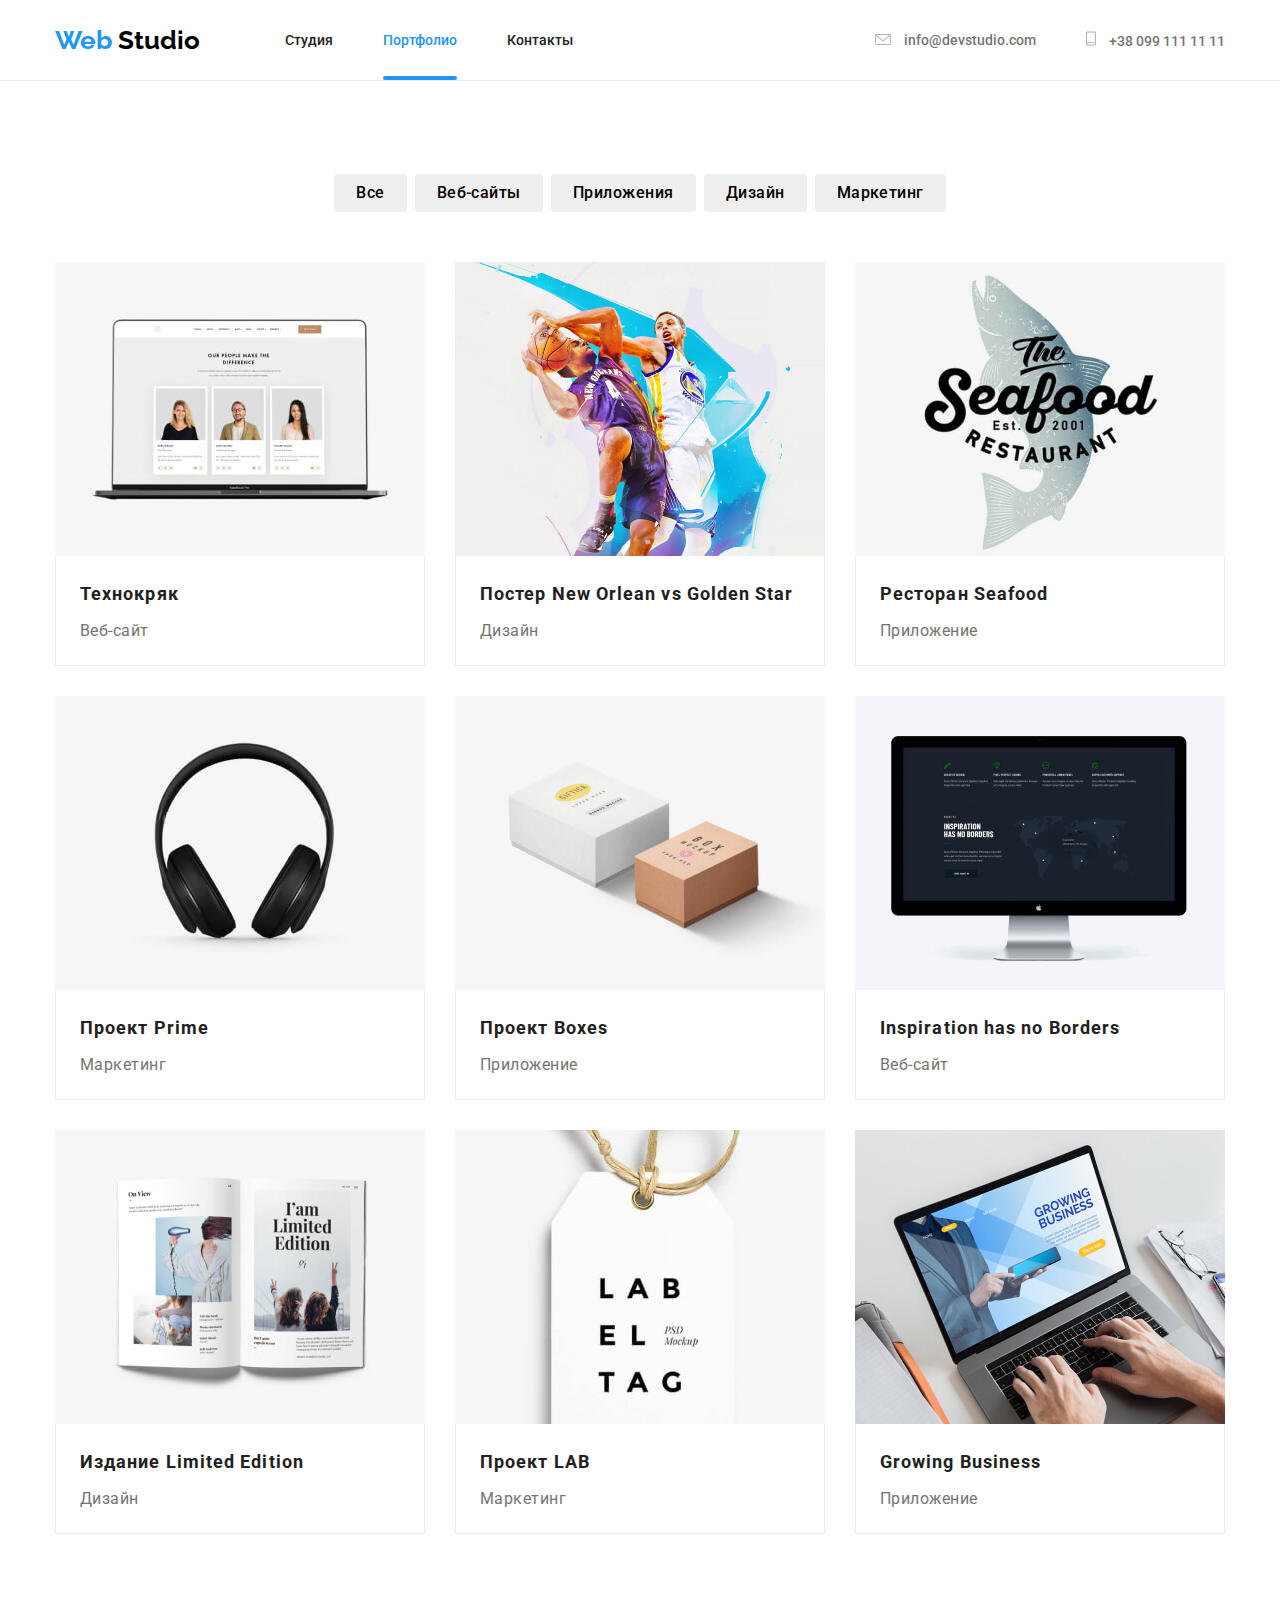
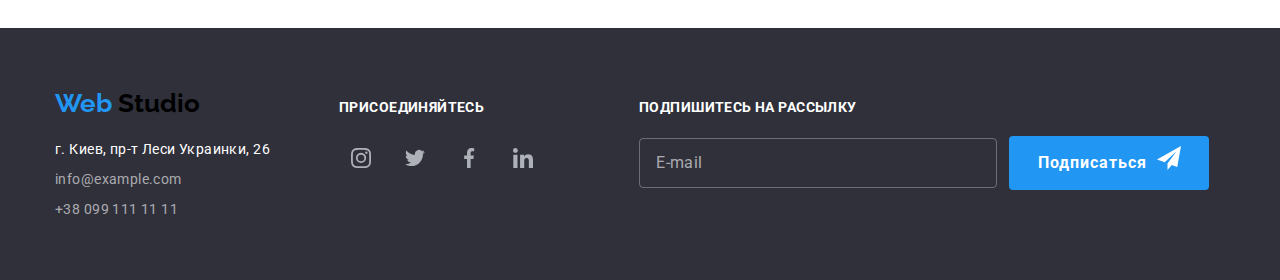
==== commit b7abdfda: "Styles update" ====
--- a/portfolio.html
+++ b/portfolio.html
@@ -349,8 +349,7 @@
         <div class="sign-up-form">
           <b class="sign-up-text">подпишитесь на рассылку</b>
           <form class="sign-up-form-section">
-            <textarea  type="email"  name=""  id=""  class="sign-up-form-textarea" placeholder="E-mail"></textarea>
-            </textarea>
+            <input type="email" class="sign-up-form-input"  name="sign-up-user-email" id="sign-up-user-mail" placeholder="E-mail" required>
             <div class="button-wrapper">
               <button type="submit"  class="sign-up-button">
               Подписаться
--- a/css/styles.css
+++ b/css/styles.css
@@ -7,206 +7,215 @@
    Roboto Bold 700
    Roboto Black 900*/
 
-   html {
-    box-sizing: border-box;
+html {
+  box-sizing: border-box;
 }
 
 *,
 *::before,
 *::after {
-    box-sizing: inherit;
-}
-
-   :root {
-    --main-font: "Roboto", sans-serif;
-    --secondary-font: "Raleway", sans-serif;
-    --dark-grey-text-color: #212121;
-    --light-grey-text-color:#757575;
-    --accent-blue-color:#2196F3;
-    --dark-theme-text-color: #FFFFFF;
-    --logo-black-color:#000000;
-    --main-background-color:#E5E5E5;
-    --lightest-background-color: #FFFFFF;
-    --darker-background-color: #F5F4FA;
-    --background-footer-color: #2F303A;
-    --social-links-svg-main-color: #afb1b8;
-
+  box-sizing: inherit;
+}
+
+:root {
+  --main-font: "Roboto", sans-serif;
+  --secondary-font: "Raleway", sans-serif;
+  --dark-grey-text-color: #212121;
+  --light-grey-text-color: #757575;
+  --accent-blue-color: #2196f3;
+  --dark-theme-text-color: #ffffff;
+  --logo-black-color: #000000;
+  --main-background-color: #e5e5e5;
+  --lightest-background-color: #ffffff;
+  --darker-background-color: #f5f4fa;
+  --background-footer-color: #2f303a;
+  --social-links-svg-main-color: #afb1b8;
 }
 
 body {
-    /*width: 1600px;
+  /*width: 1600px;
     height: 2924px;*/
-    background-color: var(--main-background-color) /*#E5E5E5*/;
-    font-family: var(--main-font) /*'Roboto', Sans-serif*/;
-    color: var(--dark-grey-text-color) /*#212121*/;
-    font-size: 14px;
+  background-color: var(--main-background-color) /*#E5E5E5*/;
+  font-family: var(--main-font) /*'Roboto', Sans-serif*/;
+  color: var(--dark-grey-text-color) /*#212121*/;
+  font-size: 14px;
 }
 
 .link {
-    text-decoration: none;
-    display: block;
+  text-decoration: none;
+  display: block;
 }
 
 .list {
-    list-style: none;
-    margin: 0;
-    padding: 0;
+  list-style: none;
+  margin: 0;
+  padding: 0;
 }
 
 .container {
-    width: 1200px;
-    padding-left: 15px;
-    padding-right: 15px;
-    margin-left: auto;
-    margin-right: auto;
-}
-
-h1, h2, h3, h4 {margin: 0;}
-
-p, b {margin: 0;}
-
-img, p, b {
-    display: block;
+  width: 1200px;
+  padding-left: 15px;
+  padding-right: 15px;
+  margin-left: auto;
+  margin-right: auto;
+}
+
+h1,
+h2,
+h3,
+h4 {
+  margin: 0;
+}
+
+p,
+b {
+  margin: 0;
+}
+
+img,
+p,
+b {
+  display: block;
 }
 
 textarea {
-    resize: none;
+  resize: none;
 }
 
 /*.header-box*/
 
 .header-box {
-    background-color: var(--lightest-background-color);
-    border: 0px;
-    border-bottom: 1px solid #ECECEC;
+  background-color: var(--lightest-background-color);
+  border: 0px;
+  border-bottom: 1px solid #ececec;
 }
 
 .header-box-container {
-    display: flex;
-    align-items: center;
-    justify-content: space-between;
+  display: flex;
+  align-items: center;
+  justify-content: space-between;
 }
 
 .header-box-navigation {
-    display: flex;
-    align-items: center;
+  display: flex;
+  align-items: center;
 }
 
 .web-studio-menu {
-    display: flex; 
-    align-items: center;
-}
-
-.contacts-menu { 
-    display: flex; 
-    align-items: center;
+  display: flex;
+  align-items: center;
+}
+
+.contacts-menu {
+  display: flex;
+  align-items: center;
 }
 
 .web-studio-header-logo {
-    margin-right: 85px; 
+  margin-right: 85px;
 }
 
 .web-studio-item-link {
-    padding-top: 32px; 
-    padding-bottom: 32px;
+  padding-top: 32px;
+  padding-bottom: 32px;
 }
 
 .web-studio-item:not(:last-child) {
-    margin-right: 50px;
+  margin-right: 50px;
 }
 
 .contacts-menu-item:not(:last-child) {
-    margin-right: 50px;
+  margin-right: 50px;
 }
 
 .web-studio-logo {
-    font-family: var(--secondary-font) /*"Raleway", sans-serif*/;
-    font-weight: 700; /*bold*/
-    font-size: 26px;
-    line-height: 1.19;
-    letter-spacing: 0,03em;
+  font-family: var(--secondary-font) /*"Raleway", sans-serif*/;
+  font-weight: 700; /*bold*/
+  font-size: 26px;
+  line-height: 1.19;
+  letter-spacing: 0, 03em;
 }
 
 .web-logo-part {
-    color: var(--accent-blue-color) /*#2196F3*/;
+  color: var(--accent-blue-color) /*#2196F3*/;
 }
 
 .studio-logo-part {
-    color: var(--logo-black-color) /*#000000*/;
+  color: var(--logo-black-color) /*#000000*/;
 }
 
 .web-studio-item-link {
-    color: var(--dark-grey-text-color) /*#212121*/;
+  color: var(--dark-grey-text-color) /*#212121*/;
 }
 
 .web-studio-item-link,
 .contacts-menu-item-link,
 .contacts-menu-item-link {
-    font-style: normal;
-    font-weight: 500;
-    transition-property: color;
-    transition: 250ms cubic-bezier(0.4, 0, 0.2, 1);
+  font-style: normal;
+  font-weight: 500;
+  transition-property: color;
+  transition: 250ms cubic-bezier(0.4, 0, 0.2, 1);
 }
 
 .web-studio-item-link,
-.mailto-text,  
+.mailto-text,
 .tel-number {
-    font-size: 14px;
-    line-height: 1.143;
-    letter-spacing: 0,02em;
+  font-size: 14px;
+  line-height: 1.143;
+  letter-spacing: 0, 02em;
 }
 
 .contacts-menu-item-link {
-    color: var(--light-grey-text-color) /*#757575*/;
+  color: var(--light-grey-text-color) /*#757575*/;
 }
 
 .web-studio-item-link:hover,
 .web-studio-item-link:focus,
 .contacts-menu-item-link:hover,
 .contacts-menu-item-link:focus {
-    color: var(--accent-blue-color); /*#2196F3*/
+  color: var(--accent-blue-color); /*#2196F3*/
 }
 
 .web-studio-item-link-active {
-    color: var(--accent-blue-color); /*#2196F3*/
+  color: var(--accent-blue-color); /*#2196F3*/
 }
 
 .contacts-menu-item-mailto {
-    display: block;
+  display: block;
 }
 
 .contacts-menu {
-    align-items: center;
+  align-items: center;
 }
 
 .icon-envelope-svg {
-    width: 16px;
-    height: 11px;
-    margin-right: 10px;
-    fill: var(--social-links-svg-main-color);
-    transition-property: fill;
-    transition: 250ms cubic-bezier(0.4, 0, 0.2, 1);
+  width: 16px;
+  height: 11px;
+  margin-right: 10px;
+  fill: var(--social-links-svg-main-color);
+  transition-property: fill;
+  transition: 250ms cubic-bezier(0.4, 0, 0.2, 1);
 }
 
 .contacts-menu-item-tel {
-    display: block;
+  display: block;
 }
 
 .icon-smartphone-svg {
-    width: 10px;
-    height: 15px;
-    fill: var(--social-links-svg-main-color); 
-    margin-right: 10px;
-    transition-property: fill;
-    transition: 250ms cubic-bezier(0.4, 0, 0.2, 1);
+  width: 10px;
+  height: 15px;
+  fill: var(--social-links-svg-main-color);
+  margin-right: 10px;
+  transition-property: fill;
+  transition: 250ms cubic-bezier(0.4, 0, 0.2, 1);
 }
 
 .contacts-menu-item-link:hover svg {
-    fill: var(--accent-blue-color);
+  fill: var(--accent-blue-color);
 }
 
 .contacts-menu-item-link:focus svg {
-    fill: var(--accent-blue-color);
+  fill: var(--accent-blue-color);
 }
 
 /*Index.html Studio css*/
@@ -214,129 +223,132 @@
 /*Hero section*/
 
 .hero-section-overlay {
-    max-width: 1600px;
-    margin-left: auto;
-    margin-right: auto;
-    background-image: linear-gradient(to right,
-        rgba(47, 48, 58, 0.8), rgba(47, 48, 58, 0.8)),
-        url(../images/Hero/Hero.jpg);
-    background-repeat: no-repeat;
-    background-size: cover;
-    background-position: center;
+  max-width: 1600px;
+  margin-left: auto;
+  margin-right: auto;
+  background-image: linear-gradient(
+      to right,
+      rgba(47, 48, 58, 0.8),
+      rgba(47, 48, 58, 0.8)
+    ),
+    url(../images/Hero/Hero.jpg);
+  background-repeat: no-repeat;
+  background-size: cover;
+  background-position: center;
 }
 
 .hero-section-container {
-    padding-top: 200px;
-    padding-bottom: 200px;
+  padding-top: 200px;
+  padding-bottom: 200px;
 }
 
 .hero-section-title {
-    font-weight: 900;
-    font-size: 44px;
-    line-height: 1.363;
-    text-align: center;
-    letter-spacing: 0.06em;
-    text-transform: uppercase;
-    color: var(--dark-theme-text-color) /*#FFFFFF*/;
+  font-weight: 900;
+  font-size: 44px;
+  line-height: 1.363;
+  text-align: center;
+  letter-spacing: 0.06em;
+  text-transform: uppercase;
+  color: var(--dark-theme-text-color) /*#FFFFFF*/;
 }
 
 .hero-section-title {
-    margin-bottom: 30px;
+  margin-bottom: 30px;
 }
 
 .hero-section-button {
-    transition: color 250ms cubic-bezier(0.4, 0, 0.2, 1),
+  transition: color 250ms cubic-bezier(0.4, 0, 0.2, 1),
     background-color 250ms cubic-bezier(0.4, 0, 0.2, 1),
     box-shadow 250ms cubic-bezier(0.4, 0, 0.2, 1);
-    
-    display: block;
-    margin-left: auto;
-    margin-right: auto;
-    padding-top: 10px;
-    padding-right: 32px;
-    padding-bottom: 10px;
-    padding-left: 32px;
+
+  display: block;
+  margin-left: auto;
+  margin-right: auto;
+  padding-top: 10px;
+  padding-right: 32px;
+  padding-bottom: 10px;
+  padding-left: 32px;
 }
 
 .hero-section-button {
-   font-weight: 700;/*bold*/
-   font-size: 16px;
-   line-height: 1.875;
-   align-items: center;
-   text-align: center;
-   letter-spacing: 0.06em;
-   border: 0px;
-   border-radius: 4px;
+  font-weight: 700; /*bold*/
+  font-size: 16px;
+  line-height: 1.875;
+  align-items: center;
+  text-align: center;
+  letter-spacing: 0.06em;
+  border: 0px;
+  border-radius: 4px;
 }
 
 .hero-section-button:hover,
 .hero-section-button:focus {
-    color: var(--dark-theme-text-color) /*#FFFFFF*/;
-    background-color: var(--accent-blue-color) /*#2196F3*/;
-    box-shadow: 0px 4px 4px rgba(0, 0, 0, 0.15), 0px 4px 4px rgba(0, 0, 0, 0.15);
+  color: var(--dark-theme-text-color) /*#FFFFFF*/;
+  background-color: var(--accent-blue-color) /*#2196F3*/;
+  box-shadow: 0px 4px 4px rgba(0, 0, 0, 0.15), 0px 4px 4px rgba(0, 0, 0, 0.15);
 }
 
 /*Our strengths section*/
 
 .is-hidden {
-    display: none;
+  display: none;
 }
 
 .our-strengths-section {
-    background-color: var(--lightest-background-color);
-    padding-top: 94px;
-    padding-bottom: 47px;
+  background-color: var(--lightest-background-color);
+  padding-top: 94px;
+  padding-bottom: 47px;
 }
 
 .our-strengths-list {
-    display: flex; 
-    justify-content: center; 
+  display: flex;
+  justify-content: center;
 }
 
 .our-strengths-section-pics {
-    width: 270px;
-    height: 120px;
-    text-align: center;
-    padding: 25px 102px;
-    background-color: var(--darker-background-color);
+  width: 270px;
+  height: 120px;
+  text-align: center;
+  padding: 25px 102px;
+  background-color: var(--darker-background-color);
 }
 
 .our-strengths-section-pics {
-    margin-bottom: 30px;
+  margin-bottom: 30px;
 }
 
 .our-strengths-item {
-    width: 270px;
+  width: 270px;
 }
 
 .our-strengths-item:not(:last-child) {
-    margin-right: 30px;
+  margin-right: 30px;
 }
 
 .our-strengths-item-title:not(:last-child) {
-    margin-bottom: 10px;
+  margin-bottom: 10px;
 }
 
 .our-strengths-section-svg {
-    width: 70px;
-    height: 70px;
+  width: 70px;
+  height: 70px;
 }
 
 .our-strengths-item-title {
-   font-weight: 700;/*bold*/
-   font-size: 14px;
-   line-height: 1.14;
-   letter-spacing: 0,03em;
-   text-transform: uppercase;
-   /*color: var(--dark-grey-text-color) #212121*/
+  font-weight: 700; /*bold*/
+  font-size: 14px;
+  line-height: 1.14;
+  letter-spacing: 0, 03em;
+  text-transform: uppercase;
+  /*color: var(--dark-grey-text-color) #212121*/
 }
 
 .our-strengths-item-info {
-   font-weight: 400;/*normal*/
-   font-size: 14px;
-   line-height: 1.71;
-   letter-spacing: 0,03em;
-   color: var(--light-grey-text-color) /*#757575*/;
+  font-weight: 400; /*normal*/
+  font-size: 14px;
+  line-height: 1.71;
+  letter-spacing: 0, 03em;
+  color: var(--light-grey-text-color) /*#757575*/;
 }
 
 /*What we do section*/
@@ -345,851 +357,875 @@
 /*.what-we-do-section-title, 
 .our-team-section-title,
 .constant-clients-section-title*/ {
-   font-weight: 700;/*bold*/
-   font-size: 36px;
-   line-height: 1.17;
-   text-align: center;
-   letter-spacing: 0.03em;
-   /*color: var(--dark-grey-text-color) #212121*/
+  font-weight: 700; /*bold*/
+  font-size: 36px;
+  line-height: 1.17;
+  text-align: center;
+  letter-spacing: 0.03em;
+  /*color: var(--dark-grey-text-color) #212121*/
 }
 
 .what-we-do-section {
-    background-color: var(--lightest-background-color);
-    padding-top: 47px;
-    padding-bottom: 94px;
+  background-color: var(--lightest-background-color);
+  padding-top: 47px;
+  padding-bottom: 94px;
 }
 
 .what-we-do-section-title {
-    margin-bottom: 50px;
+  margin-bottom: 50px;
 }
 
 .what-we-do-list {
-    display: flex; 
-    justify-content: center;  
-    align-items: center;
+  display: flex;
+  justify-content: center;
+  align-items: center;
 }
 
 .what-we-do-item:not(:last-child) {
-    margin-right: 30px;
+  margin-right: 30px;
 }
 
 .what-we-do-pic-wrapper {
-    position: relative;
+  position: relative;
 }
 
 .what-we-do-title-wrapper {
-    position: absolute;
-    bottom: 0;
+  position: absolute;
+  bottom: 0;
 }
 
 .what-we-do-item-title {
-    align-items: center;
-    justify-content: center;
-    padding-top: 27px;
-    padding-bottom: 27px;
+  align-items: center;
+  justify-content: center;
+  padding-top: 27px;
+  padding-bottom: 27px;
 }
 
 .what-we-do-item-title {
-    width: 370px;
-    height: 70px;
-    font-weight: 700;/*bold*/
-    font-size: 14px;
-    line-height: 1.14;
-    text-align: center;
-    letter-spacing: 0,03em;
-    text-transform: uppercase;
-    color: var(--dark-theme-text-color);
-    background-color: rgba(47, 48, 58, 0.8);
-    margin: 0;
+  width: 370px;
+  height: 70px;
+  font-weight: 700; /*bold*/
+  font-size: 14px;
+  line-height: 1.14;
+  text-align: center;
+  letter-spacing: 0, 03em;
+  text-transform: uppercase;
+  color: var(--dark-theme-text-color);
+  background-color: rgba(47, 48, 58, 0.8);
+  margin: 0;
 }
 
 /*Our team section*/
 
 .our-team-section {
-    background-color: var(--darker-background-color);
-    padding-top: 94px;
-    padding-bottom: 94px;
+  background-color: var(--darker-background-color);
+  padding-top: 94px;
+  padding-bottom: 94px;
 }
 
 .our-team-section-title {
-    margin-top: 0;
-    margin-bottom: 50px;
+  margin-top: 0;
+  margin-bottom: 50px;
 }
 
 .our-team-member:not(:last-child) {
-    margin-right: 30px;
+  margin-right: 30px;
 }
 
 .our-team-member {
-    box-shadow: 0px 1px 3px rgba(0, 0, 0, 0.12), 0px 1px 1px rgba(0, 0, 0, 0.14), 0px 2px 1px rgba(0, 0, 0, 0.2);
-    border-radius: 0px 0px 4px 4px;
+  box-shadow: 0px 1px 3px rgba(0, 0, 0, 0.12), 0px 1px 1px rgba(0, 0, 0, 0.14),
+    0px 2px 1px rgba(0, 0, 0, 0.2);
+  border-radius: 0px 0px 4px 4px;
 }
 
 .our-team-member-photo {
-    margin-bottom: 30px;
+  margin-bottom: 30px;
 }
 
 .our-team-member-name {
-    margin-bottom: 10px;
+  margin-bottom: 10px;
 }
 
 .our-team-member-name,
 .our-team-member-profession {
-    font-size: 16px;
-    line-height: 1.19;
-    text-align: center;
-    letter-spacing: 0.03em;
+  font-size: 16px;
+  line-height: 1.19;
+  text-align: center;
+  letter-spacing: 0.03em;
 }
 
 .our-team-member-name {
-    font-weight: 500;
-     /*color: var(--dark-grey-text-color) #212121*/
+  font-weight: 500;
+  /*color: var(--dark-grey-text-color) #212121*/
 }
 
 .our-team-member-profession {
-    font-weight: 400; /*normal*/
-    color: var(--light-grey-text-color) /*#757575*/;
+  font-weight: 400; /*normal*/
+  color: var(--light-grey-text-color) /*#757575*/;
 }
 
 .our-team-list {
-    display: flex; 
-    justify-content: center;
-    align-items: center;
+  display: flex;
+  justify-content: center;
+  align-items: center;
 }
 
 .our-team-member {
-    background:  var(--lightest-background-color);
+  background: var(--lightest-background-color);
 }
 
 .social-network-links-list {
-    display: flex; 
-    justify-content: center;
-    align-content: center;
+  display: flex;
+  justify-content: center;
+  align-content: center;
 }
 
 .our-team-member .social-network-links-list {
-    padding-top: 16px;
-    padding-bottom: 24px;
+  padding-top: 16px;
+  padding-bottom: 24px;
 }
 
 .social-network-link-logo {
-    width: 44px;
-    height: 44px;
-    display: flex;
-    justify-content: center;
-    align-items: center;
-
-    background-size: 20px;
-    background-repeat: no-repeat;
-    background-position: center;
-    border-radius: 50%;
-
-    transition-property: background-color;
-    transition: 250ms cubic-bezier(0.4, 0, 0.2, 1);
+  width: 44px;
+  height: 44px;
+  display: flex;
+  justify-content: center;
+  align-items: center;
+
+  background-size: 20px;
+  background-repeat: no-repeat;
+  background-position: center;
+  border-radius: 50%;
+
+  transition-property: background-color;
+  transition: 250ms cubic-bezier(0.4, 0, 0.2, 1);
 }
 
 .social-network-link:not(:last-child) {
-    margin-right: 10px;
+  margin-right: 10px;
 }
 
 .social-network-link-svg {
-    width: 20px;
-    height: 20px;
-    fill: var(--social-links-svg-main-color);
-    transition-property: fill;
-    transition: 250ms cubic-bezier(0.4, 0, 0.2, 1);
-}
-
-.social-network-link-logo:hover svg{
-    fill: var(--dark-theme-text-color);
-}
-
-.social-network-link-logo:focus svg{
-    fill: var(--dark-theme-text-color);
+  width: 20px;
+  height: 20px;
+  fill: var(--social-links-svg-main-color);
+  transition-property: fill;
+  transition: 250ms cubic-bezier(0.4, 0, 0.2, 1);
+}
+
+.social-network-link-logo:hover svg {
+  fill: var(--dark-theme-text-color);
+}
+
+.social-network-link-logo:focus svg {
+  fill: var(--dark-theme-text-color);
 }
 
 .social-network-link-logo:hover {
-    background-color: var(--accent-blue-color);
+  background-color: var(--accent-blue-color);
 }
 
 .social-network-link-logo:focus {
-    background-color: var(--accent-blue-color);
+  background-color: var(--accent-blue-color);
 }
 
 /*Constant clients section*/
 
 .contant-clients-section {
-    background-color: var(--lightest-background-color);
-    padding-top: 94px;
-    padding-bottom: 94px;
+  background-color: var(--lightest-background-color);
+  padding-top: 94px;
+  padding-bottom: 94px;
 }
 
 .constant-clients-section-title {
-    margin-bottom: 50px;
+  margin-bottom: 50px;
 }
 
 .constant-clients-section-list {
-    display: flex; 
-    justify-content: center;  
-    align-items: center;
+  display: flex;
+  justify-content: center;
+  align-items: center;
 }
 
 .constant-clients-section-logo {
-    display: flex;
-    width: 170px;
-    height: 90px;
-    border: 1px solid #AFB1B8;
-    border-radius: 4px;
-    justify-content: center;
-    align-items: center;
-
-    transition-property: border;
-    transition: 250ms cubic-bezier(0.4, 0, 0.2, 1);
+  display: flex;
+  width: 170px;
+  height: 90px;
+  border: 1px solid #afb1b8;
+  border-radius: 4px;
+  justify-content: center;
+  align-items: center;
+
+  transition-property: border;
+  transition: 250ms cubic-bezier(0.4, 0, 0.2, 1);
 }
 
 .constant-clients-section-item:not(:last-child) {
-    margin-right: 30px;
+  margin-right: 30px;
 }
 
 .constant-clients-section-svg {
-    transition-property: fill;
-    transition: 250ms cubic-bezier(0.4, 0, 0.2, 1);
+  transition-property: fill;
+  transition: 250ms cubic-bezier(0.4, 0, 0.2, 1);
 }
 
 .constant-clients-section-logo .logo-1 {
-    width: 44px;
-    height: 49px;
+  width: 44px;
+  height: 49px;
 }
 
 .constant-clients-section-logo .logo-2 {
-    width: 40px;
-    height: 52px;
+  width: 40px;
+  height: 52px;
 }
 
 .constant-clients-section-logo .logo-3 {
-    width: 41px;
-    height: 43px;
+  width: 41px;
+  height: 43px;
 }
 
 .constant-clients-section-logo .logo-4 {
-    width: 80px;
-    height: 42px;
+  width: 80px;
+  height: 42px;
 }
 
 .constant-clients-section-logo .logo-5 {
-    width: 59px;
-    height: 47px;
+  width: 59px;
+  height: 47px;
 }
 
 .constant-clients-section-logo .logo-6 {
-    width: 88px;
-    height: 45px;
+  width: 88px;
+  height: 45px;
 }
 
 .constant-clients-section-logo:hover {
-    border: 1px solid var(--accent-blue-color);
+  border: 1px solid var(--accent-blue-color);
 }
 
 .constant-clients-section-logo:focus {
-    border: 1px solid var(--accent-blue-color);
+  border: 1px solid var(--accent-blue-color);
 }
 
 .constant-clients-section-svg {
-    fill: var(--social-links-svg-main-color);
-}
-
-.constant-clients-section-logo:hover svg{
-    fill: var(--accent-blue-color);
-}
-
-.constant-clients-section-logo:focus svg{
-    fill: var(--accent-blue-color);
-}
-
-
+  fill: var(--social-links-svg-main-color);
+}
+
+.constant-clients-section-logo:hover svg {
+  fill: var(--accent-blue-color);
+}
+
+.constant-clients-section-logo:focus svg {
+  fill: var(--accent-blue-color);
+}
 
 /*Portfolio css*/
 
 .web-studio-item-link-active {
-    position: relative;
-    color: var(--accent-blue-color); /*#2196F3*/
+  position: relative;
+  color: var(--accent-blue-color); /*#2196F3*/
 }
 
 .web-studio-item-link-active::after {
-    content: "";
-
-    position: absolute;
-    left: 0;
-    bottom: 0;
-
-    width: 100%;
-    height: 4px;
-    background: var(--accent-blue-color);
-    border-radius: 2px;
+  content: "";
+
+  position: absolute;
+  left: 0;
+  bottom: 0;
+
+  width: 100%;
+  height: 4px;
+  background: var(--accent-blue-color);
+  border-radius: 2px;
 }
 
 .project-types-section {
-    align-items: center;
-    padding-top: 93px;
-    padding-bottom: 25px;
-    background-color: var(--lightest-background-color);
+  align-items: center;
+  padding-top: 93px;
+  padding-bottom: 25px;
+  background-color: var(--lightest-background-color);
 }
 
 .our-projects-section {
-    align-items: center;
-    align-content: center;
-    padding-top: 25px;
-    padding-bottom: 94px;
-    background-color: var(--lightest-background-color);
+  align-items: center;
+  align-content: center;
+  padding-top: 25px;
+  padding-bottom: 94px;
+  background-color: var(--lightest-background-color);
 }
 
 .project-types-list {
-    display: flex; 
-    flex-grow: 0;
-    justify-content: center; 
+  display: flex;
+  flex-grow: 0;
+  justify-content: center;
 }
 
 .project-types-item:not(:last-child) {
-    margin-right: 8px;
+  margin-right: 8px;
 }
 
 .project-types-button {
-    transition: color 250ms cubic-bezier(0.4, 0, 0.2, 1),
+  transition: color 250ms cubic-bezier(0.4, 0, 0.2, 1),
     background-color 250ms cubic-bezier(0.4, 0, 0.2, 1);
-    
-    padding-top: 6px;
-    padding-right: 22px;
-    padding-bottom: 6px;
-    padding-left: 22px;
-
-    font-weight: 500;
-    font-size: 16px;
-    line-height: 1.625;
-    text-align: center;
-    letter-spacing: 0.03em;
-    border: 0px;
-    border-radius: 4px;
-     /*color: var(--dark-grey-text-color) #212121*/
+
+  padding-top: 6px;
+  padding-right: 22px;
+  padding-bottom: 6px;
+  padding-left: 22px;
+
+  font-weight: 500;
+  font-size: 16px;
+  line-height: 1.625;
+  text-align: center;
+  letter-spacing: 0.03em;
+  border: 0px;
+  border-radius: 4px;
+  /*color: var(--dark-grey-text-color) #212121*/
 }
 
 .project-types-button:hover,
 .project-types-button:focus {
-    background-color: var(--accent-blue-color) /*#2196F3*/;
-    color: var(--dark-theme-text-color) /*#FFFFFF*/;
-    box-shadow: 0px 3px 1px rgba(0, 0, 0, 0.1), 0px 1px 2px rgba(0, 0, 0, 0.08), 0px 2px 2px rgba(0, 0, 0, 0.12);
+  background-color: var(--accent-blue-color) /*#2196F3*/;
+  color: var(--dark-theme-text-color) /*#FFFFFF*/;
+  box-shadow: 0px 3px 1px rgba(0, 0, 0, 0.1), 0px 1px 2px rgba(0, 0, 0, 0.08),
+    0px 2px 2px rgba(0, 0, 0, 0.12);
 }
 
 .our-projects-list {
-    display: flex;
-    flex-wrap: wrap;
-    flex-grow: 0;
-    justify-content: center; 
+  display: flex;
+  flex-wrap: wrap;
+  flex-grow: 0;
+  justify-content: center;
 }
 
 .our-projects-item:not(:nth-child(3n)) {
-    margin-right: 30px;
-}
-
-.our-projects-item:not(:nth-child(n+7)) {
-    margin-bottom: 30px;
+  margin-right: 30px;
+}
+
+.our-projects-item:not(:nth-child(n + 7)) {
+  margin-bottom: 30px;
 }
 
 .our-projects-item-link:hover {
-    box-shadow: 0px 1px 1px rgba(0, 0, 0, 0.12), 0px 4px 4px rgba(0, 0, 0, 0.06), 1px 4px 6px rgba(0, 0, 0, 0.16);
+  box-shadow: 0px 1px 1px rgba(0, 0, 0, 0.12), 0px 4px 4px rgba(0, 0, 0, 0.06),
+    1px 4px 6px rgba(0, 0, 0, 0.16);
 }
 
 .our-projects-item-link:focus {
-    box-shadow: 0px 1px 1px rgba(0, 0, 0, 0.12), 0px 4px 4px rgba(0, 0, 0, 0.06), 1px 4px 6px rgba(0, 0, 0, 0.16);
+  box-shadow: 0px 1px 1px rgba(0, 0, 0, 0.12), 0px 4px 4px rgba(0, 0, 0, 0.06),
+    1px 4px 6px rgba(0, 0, 0, 0.16);
 }
 
 .our-projects-photo-wrapper {
-    position: relative;
-    overflow: hidden;
+  position: relative;
+  overflow: hidden;
 }
 
 .our-projects-overlay {
-    /*content: ""*/
-    position: absolute;
-    top: 0;
-    left: 0;
-    width: 100%;
-    height: 100%;
-    background-color: var(--accent-blue-color);
-    transform:translateY(+100%) ;
-    transition: transform 250ms cubic-bezier(0.4, 0, 0.2, 1);
-    opacity: 0;
+  /*content: ""*/
+  position: absolute;
+  top: 0;
+  left: 0;
+  width: 100%;
+  height: 100%;
+  background-color: rgba(33, 150, 243, 0.9);
+  transform: translateY(+100%);
+  transition: transform 250ms cubic-bezier(0.4, 0, 0.2, 1);
+  opacity: 0;
 }
 
 .our-projects-item-link:hover .our-projects-overlay,
 .our-projects-item-link:focus .our-projects-overlay {
-    transform: translateY(0%);
-    opacity: 1;
+  transform: translateY(0%);
+  opacity: 1;
 }
 
 .our-projects-item-description {
-    color: var(--dark-theme-text-color);
-    padding-top: 63px;
-    padding-right: 24px;
-    padding-bottom: 63px;
-    padding-left: 24px;
-
-    font-weight: normal;
-    font-size: 18px;
-    line-height: 1.556;
-    letter-spacing: 0.03em;
+  color: var(--dark-theme-text-color);
+  padding-top: 63px;
+  padding-right: 24px;
+  padding-bottom: 63px;
+  padding-left: 24px;
+
+  font-weight: normal;
+  font-size: 18px;
+  line-height: 1.556;
+  letter-spacing: 0.03em;
 }
 
 .our-projects-information {
-    padding-top: 20px;
-    padding-right: 24px;
-    padding-bottom: 19px;
-    padding-left: 24px;
-    border: 0px;
-    border-right: 1px solid #EEEEEE;
-    border-bottom: 1px solid #EEEEEE;
-    border-left: 1px solid #EEEEEE;
+  padding-top: 20px;
+  padding-right: 24px;
+  padding-bottom: 19px;
+  padding-left: 24px;
+  border: 0px;
+  border-right: 1px solid #eeeeee;
+  border-bottom: 1px solid #eeeeee;
+  border-left: 1px solid #eeeeee;
 }
 
 .our-projects-item-title {
-    margin-bottom: 4px;
+  margin-bottom: 4px;
 }
 
 .our-projects-item-title {
-    font-weight: 700;/*bold*/
-    font-size: 18px;
-    line-height: 2.00;
-    letter-spacing: 0.06em;
-    color: var(--dark-grey-text-color) /*#212121*/;
+  font-weight: 700; /*bold*/
+  font-size: 18px;
+  line-height: 2;
+  letter-spacing: 0.06em;
+  color: var(--dark-grey-text-color) /*#212121*/;
 }
 
 .our-projects-item-type {
-    font-weight: 400; /*normal*/
-    font-size: 16px;
-    line-height: 1.875;
-    letter-spacing: 0.03em;
-    color: var(--light-grey-text-color) /*#757575*/;
+  font-weight: 400; /*normal*/
+  font-size: 16px;
+  line-height: 1.875;
+  letter-spacing: 0.03em;
+  color: var(--light-grey-text-color) /*#757575*/;
 }
 
 /*Footer css*/
 
 .footer-box {
-    background-color: var(--background-footer-color);
-    padding-top: 60px;
-    padding-bottom: 60px;
+  background-color: var(--background-footer-color);
+  padding-top: 60px;
+  padding-bottom: 60px;
 }
 
 .footer-box-container {
-    display: flex;
-    align-items: baseline;
+  display: flex;
+  align-items: baseline;
 }
 
 /*FOOTER-BOX-CONTACTS*/
 
 .footer-box-contacts {
-    margin-right: 69px;
+  margin-right: 69px;
 }
 
 .web-studio-footer-logo {
-    margin-bottom: 20px;
-    line-height: 1.192;
-}
-
-.footer-contacts-item:not(:last-child){
-    margin-bottom: 9px;
+  margin-bottom: 20px;
+  line-height: 1.192;
+}
+
+.footer-contacts-item:not(:last-child) {
+  margin-bottom: 9px;
 }
 
 .footer-contacts-item-link {
-    font-weight: 400; /*normal*/
-    font-style: normal;/*deletes itali*/
-    font-size: 14px;
-    line-height: 1.5;
-    letter-spacing: 0.03em;
+  font-weight: 400; /*normal*/
+  font-style: normal; /*deletes itali*/
+  font-size: 14px;
+  line-height: 1.5;
+  letter-spacing: 0.03em;
 }
 
 .footer-contacts-item-address {
-    color: var(--dark-theme-text-color) /*#FFFFFF*/;
+  color: var(--dark-theme-text-color) /*#FFFFFF*/;
 }
 
 .footer-contacts-item-requisites {
-    color: rgba(255, 255, 255, 0.6);
+  color: rgba(255, 255, 255, 0.6);
 }
 
 /*JOIN-US-BOX*/
 
 .join-us-box {
-    margin-right: 94px;
+  margin-right: 94px;
 }
 
 .join-us-text {
-    font-weight: 700; /*bold*/
-    font-size: 14px;
-    line-height: 1.14;
-    letter-spacing: 0.03em;
-    color: var(--dark-theme-text-color) /*#FFFFFF*/;
-
-    margin-bottom: 20px;
-
-    text-transform: uppercase;
+  font-weight: 700; /*bold*/
+  font-size: 14px;
+  line-height: 1.14;
+  letter-spacing: 0.03em;
+  color: var(--dark-theme-text-color) /*#FFFFFF*/;
+
+  margin-bottom: 20px;
+
+  text-transform: uppercase;
 }
 
 /*SIGN-UP-FORM*/
 
 .sign-up-form-section {
-   display: flex;
-   align-items: center;
+  display: flex;
+  align-items: center;
 }
 
 .sign-up-text {
-    font-weight: 700; /*bold*/
-    font-size: 14px;
-    line-height: 1.14;
-    letter-spacing: 0.03em;
-    text-transform: uppercase;
-
-    margin-bottom: 20px;
-
-    color: var(--dark-theme-text-color) /*#FFFFFF*/;
+  font-weight: 700; /*bold*/
+  font-size: 14px;
+  line-height: 1.14;
+  letter-spacing: 0.03em;
+  text-transform: uppercase;
+
+  margin-bottom: 20px;
+
+  color: var(--dark-theme-text-color) /*#FFFFFF*/;
 }
 
 .sign-up-button {
-    transition: box-shadow 250ms cubic-bezier(0.4, 0, 0.2, 1);
-    
-    display: inline-flex;
-    margin-left: auto;
-    margin-right: auto;
-    padding-top: 10px;
-    padding-right: 28px;
-    padding-bottom: 10px;
-    padding-left: 29px;
-
-    font-weight: 700;/*bold*/
-    font-size: 16px;
-    line-height: 1.875;
-    align-items: center;
-    text-align: center;
-    letter-spacing: 0.06em;
-    color: var(--dark-theme-text-color) /*#FFFFFF*/;
-    
-    border-color: #FFFFFF;
-    background-color: var(--accent-blue-color);
-    border: 0px;
-    border-radius: 4px;
+  transition: box-shadow 250ms cubic-bezier(0.4, 0, 0.2, 1);
+
+  display: inline-flex;
+  align-items: center;
+  text-align: center;
+  /*margin-left: auto;
+    margin-right: auto;*/
+  padding-top: 10px;
+  padding-right: 28px;
+  padding-bottom: 10px;
+  padding-left: 29px;
+
+  font-weight: 700; /*bold*/
+  font-size: 16px;
+  line-height: 1.875;
+  align-items: center;
+  text-align: center;
+  letter-spacing: 0.06em;
+  color: var(--dark-theme-text-color) /*#FFFFFF*/;
+
+  border-color: #ffffff;
+  background-color: var(--accent-blue-color);
+  border: 0px;
+  border-radius: 4px;
 }
 
 .sign-up-button:hover,
 .sign-up-button:focus {
-    box-shadow: 0px 4px 4px rgba(0, 0, 0, 0.15), 0px 4px 4px rgba(0, 0, 0, 0.15);
-}
-
-.button-wrapper {
-    display: block;
+  box-shadow: 0px 4px 4px rgba(0, 0, 0, 0.15), 0px 4px 4px rgba(0, 0, 0, 0.15);
+}
+
+.icon-send-svg {
+  width: 24px;
+  height: 24px;
+  margin-left: 10px;
+  fill: var(--dark-theme-text-color);
+}
+
+.sign-up-form-input {
+  width: 358px;
+  height: 50px;
+  margin-right: 12px;
+  padding-top: 15px;
+  padding-bottom: 15px;
+  padding-left: 16px;
+  resize: none;
+
+  font-family: var(--main-font);
+  font-size: 16px;
+  line-height: 1.25;
+  letter-spacing: 0.03em;
+  color: var(--dark-theme-text-color);
+
+  background-color: transparent;
+  border: 1px solid rgba(255, 255, 255, 0.3);
+  border-radius: 4px;
+}
+
+.sign-up-form-input::placeholder {
+  align-items: center;
+  color: rgba(255, 255, 255, 0.6);
+}
+
+.sign-up-form-input:hover::placeholder,
+.sign-up-form-input:focus::placeholder {
+  color: rgba(255, 255, 255, 1);
+}
+
+.sign-up-form-input:hover,
+.sign-up-form-input:focus {
+  box-shadow: 0px 4px 4px rgba(0, 0, 0, 0.15), 0px 4px 4px rgba(0, 0, 0, 0.15);
+}
+
+/*MODAL-WINDOW*/
+
+.backdrop {
+  position: fixed;
+  top: 0;
+  left: 0;
+
+  width: 100%;
+  height: 100%;
+
+  /*display: flex;
     align-items: center;
-}
-
-.icon-send-svg {
-    width: 24px;
-    height: 24px;
-    margin-left: 10px;
-    fill: var(--dark-theme-text-color);
-}
-
-.sign-up-form-textarea {
-    width: 358px;
-    height: 50px;
-    margin-right: 12px;
-    padding-top: 15px;
-    padding-bottom: 15px;
-    padding-left: 16px;
-    resize: none;
-    
-    font-family: var(--main-font);
-    font-size: 16px;
-    line-height: 1.25;
-    letter-spacing: 0.03em;
-    color: var(--dark-theme-text-color);
-
-    background-color: transparent;
-    border: 1px solid rgba(255, 255, 255, 0.3);
-    border-radius: 4px;
-}
-
-.sign-up-form-textarea::placeholder {
-    align-items: center;
-    color: rgba(255, 255, 255, 0.6);
-}
-
-.sign-up-form-textarea:hover::placeholder,
-.sign-up-form-textarea:focus::placeholder {
-    color: rgba(255, 255, 255, 1);
-}
-
-.sign-up-form-textarea:hover,
-.sign-up-form-textarea:focus {
-    box-shadow: 0px 4px 4px rgba(0, 0, 0, 0.15), 0px 4px 4px rgba(0, 0, 0, 0.15);
-}
-
-/*MODAL-WINDOW*/
-
-.backdrop {
-    position: fixed;
-    top: 0;
-    left: 0;
-    
-    width: 100%;
-    height: 100%;
-    
-    background-color:rgba(0, 0, 0, 0.1);
-    padding-top: 221px;
+    justify-content: center;*/
+
+  background-color: rgba(0, 0, 0, 0.1);
+  padding-top: 221px;
 }
 
 .backdrop .is-hidden .modal {
-    transform: translate(-50%, -50%);
-    opacity: 0;
-    pointer-events: none;
+  transform: translate(-50%, -50%);
+  opacity: 0;
+  pointer-events: none;
 }
 
 .modal {
-    position: absolute;
-    top: 50%;
-    left: 50%;
-    transform: translate(-50%, -50%);
-    animation-name: backInLeft;
-    animation-duration: 500ms;
-    transition: transform 250ms cubic-bezier(0.4, 0, 0.2, 1);
-    padding-top: 40px;
-        
-    min-width: 528px;
-    min-height: 581px;
-
-    background-color: var(--lightest-background-color);
-    box-shadow: 0px 1px 3px rgba(0, 0, 0, 0.12), 0px 1px 1px rgba(0, 0, 0, 0.14), 0px 2px 1px rgba(0, 0, 0, 0.2);
-    border-radius: 4px;
+  position: absolute;
+  top: 50%;
+  left: 50%;
+  transform: translate(-50%, -50%);
+  animation-name: backInLeft;
+  animation-duration: 500ms;
+  transition: transform 250ms cubic-bezier(0.4, 0, 0.2, 1);
+
+  min-width: 528px;
+  min-height: 581px;
+
+  background-color: var(--lightest-background-color);
+  box-shadow: 0px 1px 3px rgba(0, 0, 0, 0.12), 0px 1px 1px rgba(0, 0, 0, 0.14),
+    0px 2px 1px rgba(0, 0, 0, 0.2);
+  border-radius: 4px;
 }
 
 .modal-close-button {
-    position: absolute;
-    top: 8px;
-    right: 8px;
-    width: 30px;
-    height: 30px;
-   /* display: flex;
-    justify-content: center;
-    align-items: center;*/
-    background-repeat: no-repeat;
-    background-position: center;
-    border-radius: 50%;
-    background-color: transparent;
-    border: 1px solid black;
-    cursor: pointer;
+  position: absolute;
+  display: flex;
+  top: 8px;
+  right: 8px;
+  width: 30px;
+  height: 30px;
+  justify-content: center;
+  align-items: center;
+  border-radius: 50%;
+  background-color: transparent;
+  border: 1px solid rgba(0, 0, 0, 0.1);
+  cursor: pointer;
 }
 
 .icon-close-svg {
-    width: 30px;
-    height: 30px;
-    fill: var(--social-links-svg-main-color);
-    transition-property: fill;
-    transition: 250ms cubic-bezier(0.4, 0, 0.2, 1);
-}
-
-.modal-close-button:focus svg {
-    fill: var(--accent-blue-color);
-}
-
-
-.icon-close-svg:focus {
-    fill: var(--accent-blue-color);
-}
+  fill: #000000;
+  transition-property: fill;
+  transition: 250ms cubic-bezier(0.4, 0, 0.2, 1);
+}
+
+.modal-close-button:focus svg,
+.modal-close-button:hover svg {
+  fill: var(--accent-blue-color);
+}
+
 .modal-form {
-    display: flex;
-    flex-direction: column;
+  display: flex;
+  flex-direction: column;
+  padding-top: 40px;
+  padding-right: 40px;
+  padding-bottom: 40px;
+  padding-left: 40px;
 }
 
 .leave-the-details-text {
-    font-weight: bold;
-    font-size: 20px;
-    line-height: 23px;
-    text-align: center;
-    letter-spacing: 0.03em;
+  font-weight: bold;
+  font-size: 20px;
+  line-height: 23px;
+  text-align: center;
+  letter-spacing: 0.03em;
 }
 
 .leave-the-details-wrapper {
-    margin-bottom: 30px;
+  margin-bottom: 30px;
 }
 
 .form-field {
-    position: relative;
-    width: 448px;
-    margin-left: auto;
-    margin-right: auto;
+  position: relative;
+}
+
+.form-field,
+.comment-field {
+  width: 448px;
+  margin-left: auto;
+  margin-right: auto;
+}
+
+.comment-field-textarea {
+  height: 120px;
+  resize: none;
 }
 
 .form-field:not(:last-child) {
-    margin-bottom: 28px;
+  margin-bottom: 28px;
 }
 
 .form-field-label {
-    position: absolute;
-    top: 50%;
-    left: 42px;
-    transform: translateY(-50%);
-    transition: transform 250ms cubic-bezier(0.4, 0, 0.2, 1), 
-    color 250ms cubic-bezier(0.4, 0, 0.2, 1);
+  position: absolute;
+  top: 50%;
+  left: 42px;
+  transform: translateY(-50%);
+  transition: transform 250ms cubic-bezier(0.4, 0, 0.2, 1),
+    color 250ms cubic-bezier(0.4, 0, 0.2, 1),
+    left 250ms cubic-bezier(0.4, 0, 0.2, 1);
+}
+
+.form-field-input,
+.comment-field-textarea {
+  width: 100%;
+  margin: 0;
+  padding-top: 12px;
+  padding-bottom: 12px;
+
+  border: 1px solid rgba(33, 33, 33, 0.2);
+  border-radius: 4px;
 }
 
 .form-field-input {
-    width: 100%;
-    margin: 0;
-    padding-top: 12px;
-    padding-bottom: 12px;
-    padding-left: 42px;
-    border: 1px solid rgba(33, 33, 33, 0.2);
-    border-radius: 4px;
+  padding-left: 42px;
+}
+
+.comment-field-textarea {
+  padding-left: 16px;
 }
 
 .form-field-input:focus + .form-field-label,
 .form-field-input:not(:placeholder-shown) + .form-field-label {
-    color: var(--accent-blue-color);
-    transform: translateY(-40px);
-}
-
-
-.form-field-input:focus {
-    outline: none;
-    border: 1px solid var(--accent-blue-color);
-}
-
-.comment-label {
-    top: 15%;
-    left: 16px;
-}
-
-.form-field-input:focus + .comment-label{
-    transform: translateY(-36px);
-}
-
+  color: var(--accent-blue-color);
+  transform: translateY(-40px);
+  left: 17px;
+}
+
+.comment-field-textarea::placeholder {
+  align-items: center;
+  color: var(--dark-grey-text-color);
+}
+
+.comment-field-textarea:hover::placeholder,
+.comment-field-textarea:focus::placeholder {
+  color: var(--accent-blue-color);
+}
+
+.form-field-input:focus,
+.comment-field-textarea:focus {
+  outline: none;
+  border: 1px solid var(--accent-blue-color);
+}
+
+.comment-field-label {
+  top: 15%;
+  left: 16px;
+}
 
 .form-icon-svg {
-    transition: fill 250ms cubic-bezier(0.4, 0, 0.2, 1);
-
-    position: absolute;
-    top: 50%;
-    transform: translateY(-50%);
-    display: inline-block;
-
-    width: 18px;
-    height: 18px;
-    fill: var(--dark-grey-text-color);
-}
-
-
-.form-field:focus ~ .form-icon-svg {
-    fill: var(--accent-blue-color);
+  transition: fill 250ms cubic-bezier(0.4, 0, 0.2, 1);
+
+  position: absolute;
+  top: 50%;
+  transform: translateY(-50%);
+  display: inline-block;
+
+  width: 18px;
+  height: 18px;
+  fill: var(--dark-grey-text-color);
+}
+
+.form-field-input:focus ~ .form-icon-svg {
+  fill: var(--accent-blue-color);
 }
 
 .icon-name-svg {
-     left: 19px;
+  left: 19px;
 }
 
 .icon-tel-svg {
-    left: 18px;
+  left: 18px;
 }
 
 .icon-mail-svg {
-    left: 17px;
+  left: 17px;
 }
 
 .comment-field {
-    height: 120px;
-    margin-bottom: 20px;
-    resize: none;
+  height: 120px;
+  margin-bottom: 20px;
+  resize: none;
 }
 
 .comment-field-input {
-    padding-top: 12px;
-    padding-right: 16px;
-    padding-bottom: 12px;
-    padding-left: 12px;
+  padding-top: 12px;
+  padding-right: 16px;
+  padding-bottom: 12px;
+  padding-left: 12px;
 }
 
 .licence-field {
-    margin-bottom: 30px;
-    padding-left: 54px;
+  margin-bottom: 30px;
+  padding-left: 14px;
+}
+
+
+.form-licence-label {
+  display: flex;
+  align-items: center;
+  justify-content: center;
+}
+
+.form-licence-checkbox {
+  position: absolute;
+  width: 1px;
+  height: 1px;
+  margin: -1px;
+  border: 0;
+  padding: 0;
+  clip: rect(0 0 0 0);
+  overflow: hidden;
 }
 
 .icon-check {
-    display: inline-block;
-    width: 16px;
-    height: 15px;
-    margin-right: 8px;
-
-    border: 2px solid #212121;
-    border-radius: 4px;
-    transition: transform 250ms cubic-bezier(0.4, 0, 0.2, 1);
-}
-
-.form-licence-checkbox {
-    position: absolute;
-    width: 1px;
-    height: 1px;
-    margin: -1px;
-    border: 0;
-    padding: 0;
-    clip: rect(0 0 0 0);
-    overflow: hidden;
-}
-
-.form-licence-label {
-    display: inline-block;
-}
- 
+  display: inline-block;
+  width: 16px;
+  height: 15px;
+
+  border: 2px solid var(--dark-grey-text-color);
+  border-radius: 2px;
+  transition: transform 250ms cubic-bezier(0.4, 0, 0.2, 1);
+}
+
+.icon-check-svg {
+  width: 16px;
+  height: 15px;
+  transform: translate(-10%, -10%);
+}
+
+.form-licence-checkbox:checked  ~ .icon-check {
+  border-color: transparent;
+  background-color: var(--accent-blue-color);
+  background-size: contain;
+  background-origin: border-box;
+}
+
+
 .agree-text {
-    font-weight: normal;
-    line-height: 1.714px;
-    letter-spacing: 0.03em;
-    color: var(--light-grey-text-color);
-}
-
-.agreement-link {
-    color: var(--accent-blue-color);
-    text-decoration: underline;
-}
-
-.form-licence-checkbox:checked + .icon-check{
-    border-color: transparent;
-    background-color: var(--accent-blue-color);
-    background-image: url(../images/Check/icon-check.svg);
-    background-size: contain;
-    background-origin: border-box;
-}
-
-.label {
-    transition: transform 250ms cubic-bezier(0.4, 0, 0.2, 1);
-}
-
-.form-licence-checkbox:checked ~ .label {
-    transform: translateY(-20px);
-}
-
+  font-weight: normal;
+  line-height: 1.714px;
+  letter-spacing: 0.03em;
+  color: var(--light-grey-text-color);
+  margin-left: 7px;
+}
+
+.agreement-document {
+  color: var(--accent-blue-color);
+  text-decoration: underline;
+}
 
 .submit-button {
-    display: flex;
-    margin-left: auto;
-    margin-right: auto;
-    padding-top: 10px;
-    padding-right: 55px;
-    padding-bottom: 10px;
-    padding-left: 56px;
-
-   font-weight: 700;/*bold*/
-   font-size: 16px;
-   line-height: 1.875;
-   background-color:#188CE8;
-   color: var(--dark-theme-text-color);
-   align-items: center;
-   text-align: center;
-   letter-spacing: 0.06em;
-   border: 0px;
-   box-shadow: 0px 4px 4px rgba(0, 0, 0, 0.15);
-   border-radius: 4px;
-}
-
+  display: flex;
+  margin-left: auto;
+  margin-right: auto;
+  padding-top: 10px;
+  padding-right: 55px;
+  padding-bottom: 10px;
+  padding-left: 56px;
+
+  font-weight: 700; /*bold*/
+  font-size: 16px;
+  line-height: 1.875;
+  background-color: #188ce8;
+  color: var(--dark-theme-text-color);
+
+  align-items: center;
+  text-align: center;
+  letter-spacing: 0.06em;
+  border: 0px;
+  box-shadow: 0px 4px 4px rgba(0, 0, 0, 0.15);
+  border-radius: 4px;
+}
